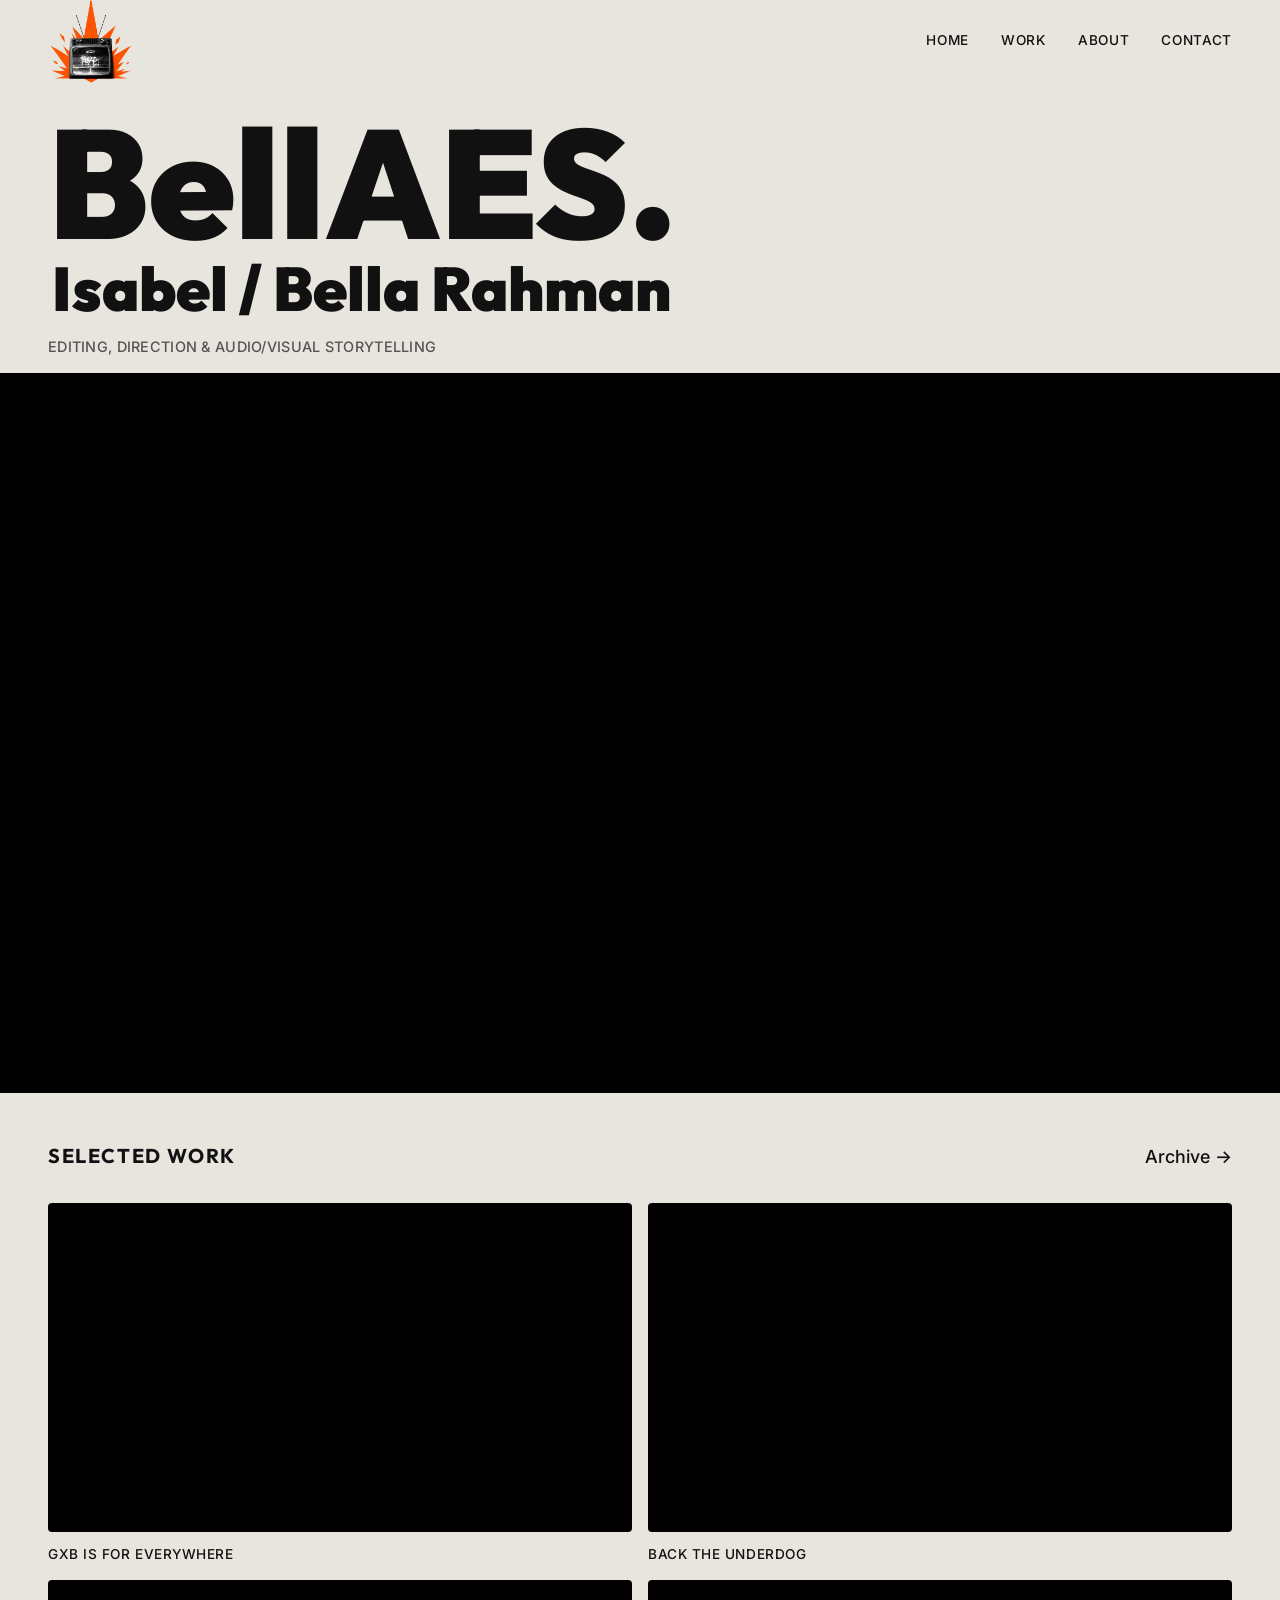
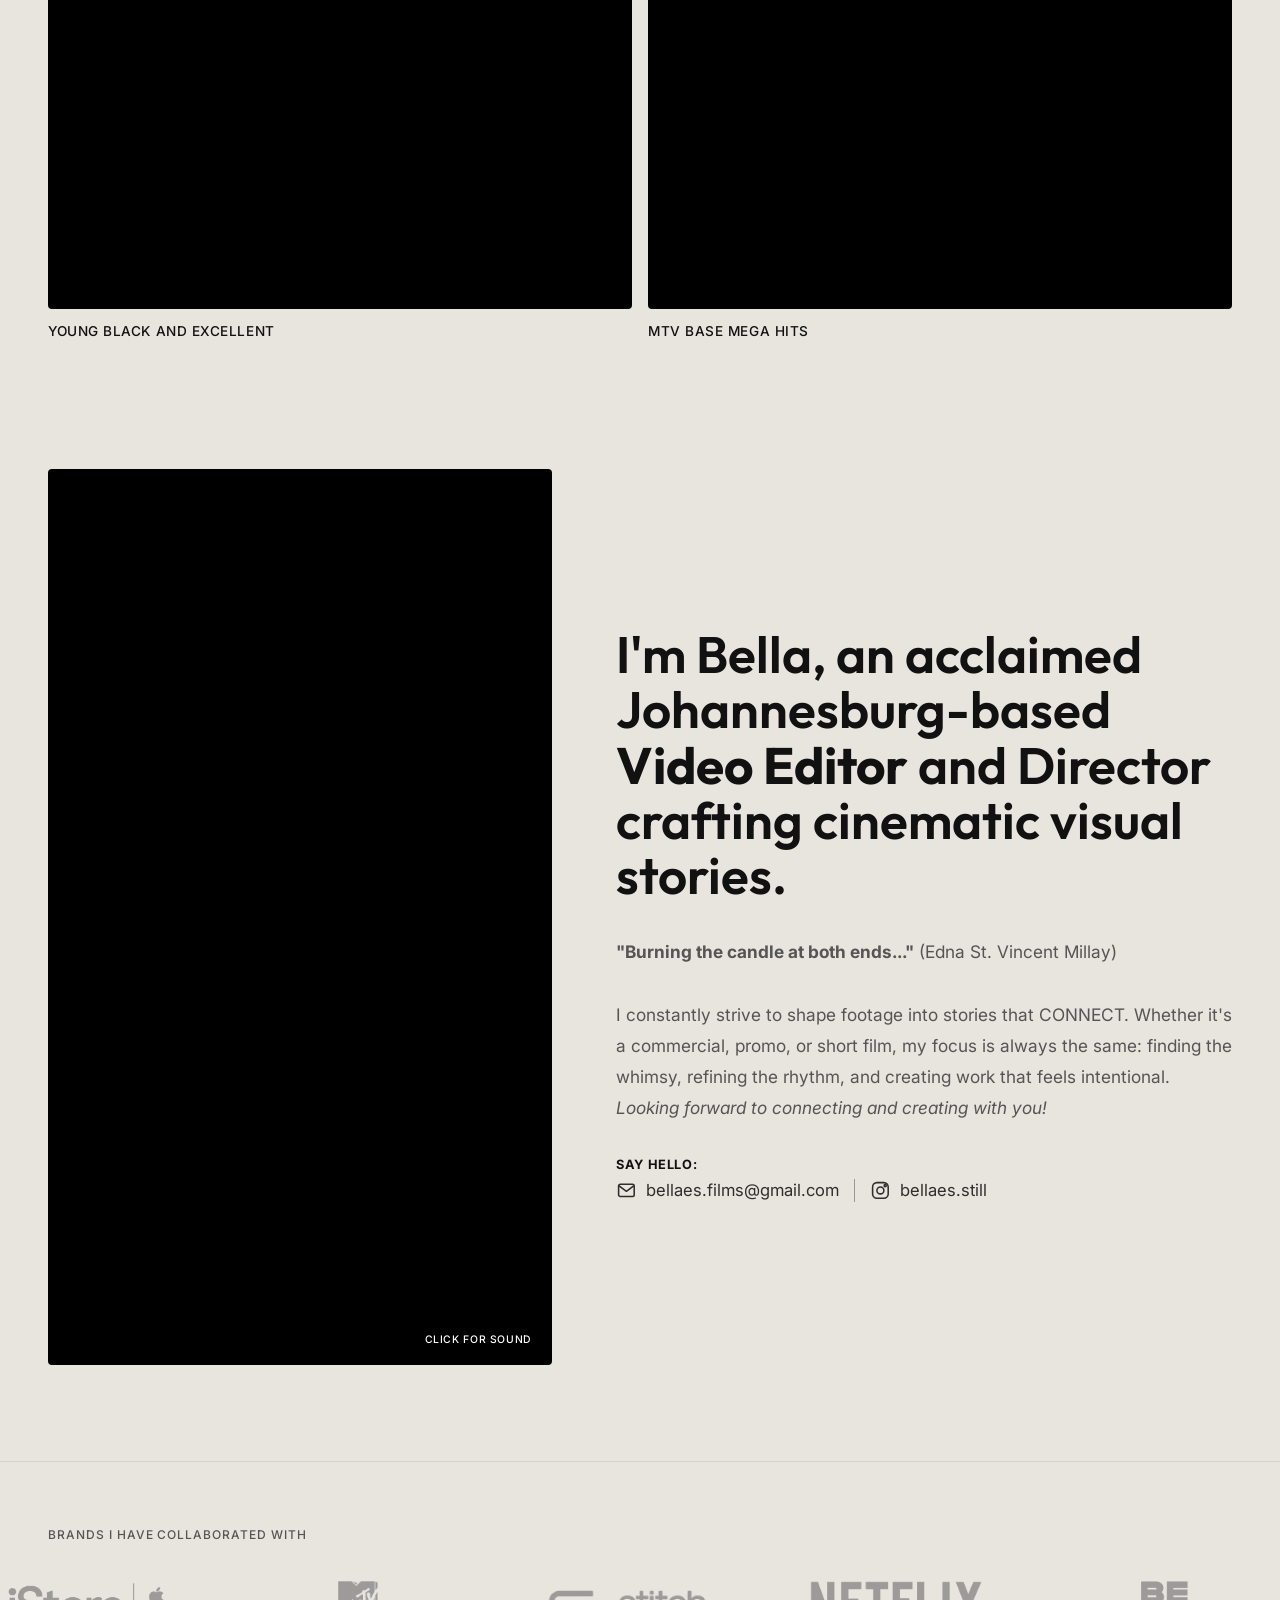
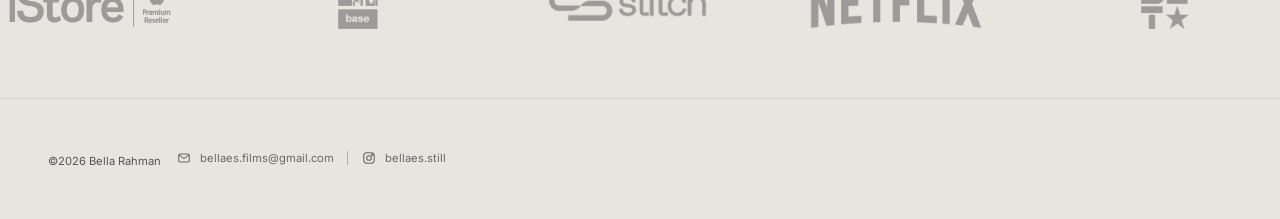
==== index.html @ d809da04 "Update index.html" ====
<!DOCTYPE html>
<html lang="en">

<head>
  <meta charset="UTF-8">
  <meta name="viewport" content="width=device-width, initial-scale=1.0">
  <title>Bella Rahman | Video Editor & Director</title>
  <meta name="description"
    content="Acclaimed Johannesburg-based video editor and director specialising in branded films, digital campaigns, social video, and cinematic visual storytelling.">
  <link rel="preconnect" href="https://fonts.googleapis.com">
  <link rel="preconnect" href="https://fonts.gstatic.com" crossorigin>
  <link
    href="https://fonts.googleapis.com/css2?family=Inter:wght@400;500;600&family=Outfit:wght@400;500;600;700;800;900&display=swap"
    rel="stylesheet">
  <link rel="icon" type="image/png" href="assets/images/bellaes-logo-tv-screen-75-favicon.png">
  <link rel="stylesheet" href="css/base.css?v=22">
</head>

<body>
  <!-- ========== HEADER / NAV ========== -->
  <header id="site-header">
    <nav class="nav-container">
      <a href="index.html" class="nav-logo nav-logo--icon" aria-label="Home">
        <img class="nav-logo-icon" src="assets/images/bellaes-logo-star-tv-transparent.png" alt="">
      </a>
      <div class="nav-links">
        <a href="index.html" class="nav-link">Home</a>
        <a href="archive.html" class="nav-link">Work</a>
        <a href="#about" class="nav-link">About</a>
        <a href="contact.html" class="nav-link">Contact</a>
      </div>
    </nav>
  </header>

  <!-- ========== HERO SECTION ========== -->
  <section id="hero" class="hero-section">
    <div class="hero-content">
      <h1 class="hero-title">
        <span class="hero-line">BellAES.</span>
        <span class="hero-line hero-line--name">Isabel / Bella Rahman</span>
      </h1>
      <div class="hero-subtitle">
        <span class="hero-descriptor">Editing, Direction &amp; Audio/Visual Storytelling</span>
      </div>
      <div class="showreel">
        <video class="showreel-video" autoplay muted loop playsinline preload="metadata" title="Showreel Bella Rahman">
          <source src="assets/video/bellaes-edit-showreel-final.mp4" type="video/mp4">
        </video>
      </div>
    </div>
  </section>

  <!-- ========== SELECTED WORK ========== -->
  <section id="work" class="work-section">
    <div class="section-header">
      <h2 class="section-title">SELECTED WORK</h2>
      <a href="archive.html" class="view-all-link">Archive <span class="arrow">→</span></a>
    </div>

    <div class="work-grid" aria-label="Selected project gallery">
      <div class="work-item work-item--half">
        <a href="archive.html#directing" class="work-link" data-work-preview>
          <div class="work-image-wrapper">
            <video class="work-video" autoplay muted loop playsinline preload="metadata">
              <source src="assets/video/archive/directing/gxb-is-for-everywhere-online.mp4" type="video/mp4">
            </video>
          </div>
          <div class="work-meta">
            <span class="work-client">GXB is for Everywhere</span>
          </div>
        </a>
      </div>
      <div class="work-item work-item--half">
        <a href="archive.html#commercial-editing" class="work-link" data-work-preview>
          <div class="work-image-wrapper">
            <video class="work-video" autoplay muted loop playsinline preload="metadata">
              <source src="assets/video/archive/commercial-editing/yoco-back-the-underdog.mp4" type="video/mp4">
            </video>
          </div>
          <div class="work-meta">
            <span class="work-client">Back the Underdog</span>
          </div>
        </a>
      </div>
      <div class="work-item work-item--half">
        <a href="archive.html#promotional-content" class="work-link" data-work-preview>
          <div class="work-image-wrapper">
            <video class="work-video" autoplay muted loop playsinline preload="metadata">
              <source src="assets/video/archive/promotional-content/young-black-and-excellent-bet-2021.mp4" type="video/mp4">
            </video>
          </div>
          <div class="work-meta">
            <span class="work-client">Young Black and Excellent</span>
          </div>
        </a>
      </div>
      <div class="work-item work-item--half">
        <a href="archive.html#directing" class="work-link" data-work-preview>
          <div class="work-image-wrapper">
            <video class="work-video" autoplay muted loop playsinline preload="metadata">
              <source src="assets/video/archive/directing/mtv-base-mega-hits.mp4" type="video/mp4">
            </video>
          </div>
          <div class="work-meta">
            <span class="work-client">MTV Base Mega Hits</span>
          </div>
        </a>
      </div>
    </div>
  </section>

  <div class="work-lightbox" id="work-lightbox" aria-hidden="true">
    <button class="work-lightbox-close" type="button" aria-label="Close preview">×</button>
    <div class="work-lightbox-stage" role="dialog" aria-modal="true" aria-label="Selected work preview">
      <div class="work-lightbox-art" id="work-lightbox-art"></div>
      <div class="work-lightbox-footer">
        <p class="work-lightbox-caption" id="work-lightbox-caption"></p>
        <a class="work-lightbox-more" id="work-lightbox-more" href="archive.html">See more</a>
      </div>
    </div>
  </div>

  <!-- ========== ABOUT SECTION ========== -->
  <section id="about" class="about-section">
    <div class="about-grid">
      <div class="about-image-col">
        <div class="about-image-wrapper" role="button" tabindex="0" aria-label="Toggle about video sound">
          <video class="about-video" autoplay muted loop playsinline preload="metadata"
            aria-label="Bella Rahman about video. Click to toggle sound.">
            <source src="assets/video/about-website-2025.mp4" type="video/mp4">
          </video>
          <span class="about-video-sound">Click for sound</span>
        </div>
      </div>
      <div class="about-content">
        <p class="about-intro">
          I'm Bella, an acclaimed Johannesburg-based <b>Video Editor</b> and Director crafting cinematic visual stories.
        </p>
        <p class="about-text">
          <strong>"Burning the candle at both ends..."</strong> (Edna St. Vincent Millay)
        </p>
        <p class="about-text">
          I constantly strive to shape footage into stories that CONNECT. Whether it's a commercial, promo, or short
          film, my focus is always the same: finding the whimsy, refining the rhythm, and creating work that feels
          intentional. <em>Looking forward to connecting and creating with you!</em>
        </p>
        <p class="about-label"><b>Say hello:</b></p>
        <p class="about-detail contact-links">
          <a class="contact-link contact-link--email" href="contact.html">
            <svg class="contact-icon email-icon" viewBox="0 0 24 24" aria-hidden="true">
              <rect x="3" y="5" width="18" height="14" rx="2"></rect>
              <path d="m4 7 8 6 8-6"></path>
            </svg>
            <span>bellaes.films@gmail.com</span>
          </a>
          <span class="contact-divider" aria-hidden="true"></span>
          <span class="instagram-preview-wrap">
            <a class="contact-link instagram-link" href="https://www.instagram.com/bellaes.still/" target="_blank" rel="noopener"
              aria-label="BellaES Instagram">
              <svg class="instagram-icon" viewBox="0 0 24 24" aria-hidden="true">
                <rect x="3" y="3" width="18" height="18" rx="5"></rect>
                <circle cx="12" cy="12" r="4"></circle>
                <circle cx="17.5" cy="6.5" r="1.2"></circle>
              </svg>
              <span>bellaes.still</span>
            </a>
            <span class="instagram-preview" aria-hidden="true">
              <span class="instagram-preview-top">
                <img class="instagram-preview-avatar" src="assets/images/instagram-preview/bellaes-avatar.jpg" alt="">
                <span>
                  <span class="instagram-preview-name">bellaes.still</span>
                  <span class="instagram-preview-meta">Instagram profile</span>
                </span>
              </span>
              <img class="instagram-preview-image" src="assets/images/instagram-preview/bellaes-profile.png" alt="">
              <span class="instagram-preview-url">instagram.com/bellaes.still</span>
            </span>
          </span>
        </p>
      </div>
    </div>
  </section>

  <!-- ========== LOGO MARQUEE ========== -->
  <section id="contact" class="footer-info-section">
    <p class="logo-marquee-heading">Brands I have collaborated with</p>
    <div class="logo-marquee" aria-label="Client logo scroll">
      <div class="logo-marquee-track">
        <img src="assets/images/client-logos/home-clean/istore.png" alt="iStore" class="marquee-logo">
        <img src="assets/images/client-logos/home-clean/mtv-base.png" alt="MTV Base" class="marquee-logo">
        <img src="assets/images/client-logos/home-clean/stitch.png" alt="Stitch" class="marquee-logo">
        <img src="assets/images/client-logos/home-clean/netflix.png" alt="Netflix" class="marquee-logo">
        <img src="assets/images/client-logos/home-clean/bet.png" alt="BET" class="marquee-logo">
        <img src="assets/images/client-logos/home-clean/sabc.png" alt="SABC" class="marquee-logo">
        <img src="assets/images/client-logos/home-clean/galxboy.png" alt="Galxboy" class="marquee-logo">
        <img src="assets/images/client-logos/home-clean/coca-cola.png" alt="Coca-Cola" class="marquee-logo">
        <img src="assets/images/client-logos/home-clean/hippo.png" alt="Hippo" class="marquee-logo">
        <img src="assets/images/client-logos/home-clean/yoco.png" alt="Yoco" class="marquee-logo">
        <img src="assets/images/client-logos/home-clean/nike.png" alt="Nike" class="marquee-logo">
        <img src="assets/images/client-logos/home-clean/naked.png" alt="Naked" class="marquee-logo">
        <img src="assets/images/client-logos/home-clean/nedbank.png" alt="Nedbank" class="marquee-logo">
        <img src="assets/images/client-logos/home-clean/hunters.png" alt="Hunter's" class="marquee-logo">
        <img src="assets/images/client-logos/home-clean/discovery.png" alt="Discovery" class="marquee-logo">
        <img src="assets/images/client-logos/home-clean/reboost.png" alt="Reboost Energy" class="marquee-logo">
        <img src="assets/images/client-logos/home-clean/nickelodeon.png" alt="Nickelodeon" class="marquee-logo">
        <img src="assets/images/client-logos/home-clean/telkom.png" alt="Telkom" class="marquee-logo">
        <img src="assets/images/client-logos/home-clean/viacom.png" alt="Viacom" class="marquee-logo">
        <img src="assets/images/client-logos/home-clean/istore.png" alt="" class="marquee-logo" aria-hidden="true">
        <img src="assets/images/client-logos/home-clean/mtv-base.png" alt="" class="marquee-logo" aria-hidden="true">
        <img src="assets/images/client-logos/home-clean/stitch.png" alt="" class="marquee-logo" aria-hidden="true">
        <img src="assets/images/client-logos/home-clean/netflix.png" alt="" class="marquee-logo" aria-hidden="true">
        <img src="assets/images/client-logos/home-clean/bet.png" alt="" class="marquee-logo" aria-hidden="true">
        <img src="assets/images/client-logos/home-clean/sabc.png" alt="" class="marquee-logo" aria-hidden="true">
        <img src="assets/images/client-logos/home-clean/galxboy.png" alt="" class="marquee-logo" aria-hidden="true">
        <img src="assets/images/client-logos/home-clean/coca-cola.png" alt="" class="marquee-logo" aria-hidden="true">
        <img src="assets/images/client-logos/home-clean/hippo.png" alt="" class="marquee-logo" aria-hidden="true">
        <img src="assets/images/client-logos/home-clean/yoco.png" alt="" class="marquee-logo" aria-hidden="true">
        <img src="assets/images/client-logos/home-clean/nike.png" alt="" class="marquee-logo" aria-hidden="true">
        <img src="assets/images/client-logos/home-clean/naked.png" alt="" class="marquee-logo" aria-hidden="true">
        <img src="assets/images/client-logos/home-clean/nedbank.png" alt="" class="marquee-logo" aria-hidden="true">
        <img src="assets/images/client-logos/home-clean/hunters.png" alt="" class="marquee-logo" aria-hidden="true">
        <img src="assets/images/client-logos/home-clean/discovery.png" alt="" class="marquee-logo" aria-hidden="true">
        <img src="assets/images/client-logos/home-clean/reboost.png" alt="" class="marquee-logo" aria-hidden="true">
        <img src="assets/images/client-logos/home-clean/nickelodeon.png" alt="" class="marquee-logo" aria-hidden="true">
        <img src="assets/images/client-logos/home-clean/telkom.png" alt="" class="marquee-logo" aria-hidden="true">
        <img src="assets/images/client-logos/home-clean/viacom.png" alt="" class="marquee-logo" aria-hidden="true">
      </div>
    </div>
  </section>

  <!-- ========== FOOTER ========== -->
  <footer id="site-footer" class="site-footer">
    <div class="footer-container">
      <div class="footer-left">
        <span class="footer-copyright">©2026 Bella Rahman</span>
      </div>
      <div class="footer-right">
        <div class="contact-links contact-links--footer">
          <a class="contact-link contact-link--email" href="contact.html">
            <svg class="contact-icon email-icon" viewBox="0 0 24 24" aria-hidden="true">
              <rect x="3" y="5" width="18" height="14" rx="2"></rect>
              <path d="m4 7 8 6 8-6"></path>
            </svg>
            <span>bellaes.films@gmail.com</span>
          </a>
          <span class="contact-divider" aria-hidden="true"></span>
          <span class="instagram-preview-wrap instagram-preview-wrap--footer">
            <a class="contact-link instagram-link" href="https://www.instagram.com/bellaes.still/" target="_blank" rel="noopener"
              aria-label="BellaES Instagram">
              <svg class="instagram-icon" viewBox="0 0 24 24" aria-hidden="true">
                <rect x="3" y="3" width="18" height="18" rx="5"></rect>
                <circle cx="12" cy="12" r="4"></circle>
                <circle cx="17.5" cy="6.5" r="1.2"></circle>
              </svg>
              <span>bellaes.still</span>
            </a>
            <span class="instagram-preview" aria-hidden="true">
              <span class="instagram-preview-top">
                <img class="instagram-preview-avatar" src="assets/images/instagram-preview/bellaes-avatar.jpg" alt="">
                <span>
                  <span class="instagram-preview-name">bellaes.still</span>
                  <span class="instagram-preview-meta">Instagram profile</span>
                </span>
              </span>
              <img class="instagram-preview-image" src="assets/images/instagram-preview/bellaes-profile.png" alt="">
              <span class="instagram-preview-url">instagram.com/bellaes.still</span>
            </span>
          </span>
        </div>
      </div>
    </div>
  </footer>

  <script src="js/main.js?v=8"></script>
</body>

</html>
---- css/base.css ----
/* ===================================
   RESET & BASE
   =================================== */
*,
*::before,
*::after {
  margin: 0;
  padding: 0;
  box-sizing: border-box;
}

::selection {
  background-color: #000000;
  color: #2d8fff;
}

::-moz-selection {
  background-color: #000000;
  color: #FF2D2D;
}

:root {
  --color-bg: #E8E4DE;
  --color-text: #111111;
  --color-text-muted: #555555;
  --color-white: #ffffff;
  --color-black: #000000;
  --font-primary: 'Outfit', sans-serif;
  --font-body: 'Inter', sans-serif;
  --spacing-xs: 0.5rem;
  --spacing-sm: 1rem;
  --spacing-md: 2rem;
  --spacing-lg: 4rem;
  --spacing-xl: 6rem;
  --spacing-2xl: 8rem;
  --site-max-width: 1440px;
  --site-margin: clamp(1.25rem, 4vw, 3rem);
  --nav-height: 80px;
}

html {
  scroll-behavior: smooth;
  -webkit-font-smoothing: antialiased;
  -moz-osx-font-smoothing: grayscale;
}

body {
  font-family: var(--font-body);
  background-color: var(--color-bg);
  color: var(--color-text);
  line-height: 1.5;
  text-align: left;
  overflow-x: hidden;
}

a {
  text-decoration: none;
  color: inherit;
  transition: opacity 0.3s ease;
}

a:hover {
  opacity: 0.7;
}

:where(a, button, [role="button"], .showreel, .about-image-wrapper) {
  position: relative;
}

:where(a, button, [role="button"], .showreel, .about-image-wrapper)::after {
  content: "";
  position: absolute;
  top: 0;
  right: 0;
  z-index: 8;
  width: var(--click-crown-size, clamp(14px, 1.25em, 28px));
  height: var(--click-crown-size, clamp(14px, 1.25em, 28px));
  background: url("../assets/images/click-crown-marker-red-gif.png?v=1") center / contain no-repeat;
  opacity: 0;
  pointer-events: none;
  transform: translate(44%, -62%) rotate(-6deg) scale(0.72);
  transform-origin: 50% 70%;
  transition: opacity 0.18s ease, transform 0.18s ease;
}

:where(a, button, [role="button"], .showreel, .about-image-wrapper):hover::after,
:where(a, button, [role="button"], .showreel, .about-image-wrapper):focus::after,
:where(a, button, [role="button"], .showreel, .about-image-wrapper):focus-visible::after,
.showreel:focus-within::after,
.about-image-wrapper:focus-within::after {
  opacity: 1;
  transform: translate(44%, -62%) rotate(-3deg) scale(1);
  animation: click-crown-hover 1.15s ease-in-out infinite alternate;
}

.nav-logo--icon {
  --click-crown-size: 26px;
}

.nav-link,
.view-all-link,
.contact-link,
.project-nav-link,
.work-lightbox-more,
.contact-form button {
  --click-crown-size: 22px;
}

.work-link {
  --click-crown-size: clamp(20px, 3vw, 34px);
}

.work-lightbox-close {
  --click-crown-size: 20px;
}

.showreel {
  --click-crown-size: clamp(24px, 4vw, 44px);
}

.about-image-wrapper {
  --click-crown-size: clamp(22px, 3vw, 34px);
}

.showreel::after,
.about-image-wrapper::after {
  top: 0.65rem;
  right: 0.65rem;
  transform: rotate(-6deg) scale(0.72);
}

.showreel:hover::after,
.showreel:focus-within::after,
.about-image-wrapper:hover::after,
.about-image-wrapper:focus::after,
.about-image-wrapper:focus-visible::after {
  transform: rotate(-3deg) scale(1);
  animation-name: click-crown-hover-inset;
}

@keyframes click-crown-hover {
  from {
    transform: translate(44%, -62%) rotate(-7deg) scale(0.96);
  }

  to {
    transform: translate(44%, -72%) rotate(5deg) scale(1.06);
  }
}

@keyframes click-crown-hover-inset {
  from {
    transform: translateY(0) rotate(-7deg) scale(0.96);
  }

  to {
    transform: translateY(-6px) rotate(5deg) scale(1.06);
  }
}

ul {
  list-style: none;
}

img {
  display: block;
  max-width: 100%;
  height: auto;
}

/* ===================================
   HEADER / NAVIGATION
   =================================== */
#site-header {
  position: fixed;
  top: 0;
  left: 0;
  width: 100%;
  z-index: 1000;
  background-color: var(--color-bg);
  transition: transform 0.3s ease;
}

.nav-container {
  display: flex;
  justify-content: space-between;
  align-items: center;
  height: var(--nav-height);
  max-width: var(--site-max-width);
  margin: 0 auto;
  padding: 0 var(--site-margin);
}

.nav-logo {
  font-family: var(--font-body);
  font-size: 0.85rem;
  font-weight: 500;
  letter-spacing: 0.05em;
  text-transform: uppercase;
}

.nav-logo--icon {
  display: inline-flex;
  align-items: center;
  justify-content: center;
  width: 86px;
  height: 86px;
  opacity: 1;
}

.nav-logo-icon {
  width: 100%;
  height: 100%;
  object-fit: contain;
  display: block;
}

.nav-links {
  display: flex;
  gap: var(--spacing-md);
}

.nav-link {
  font-family: var(--font-body);
  font-size: 0.85rem;
  font-weight: 500;
  letter-spacing: 0.05em;
  text-transform: uppercase;
}

/* .nav-descriptor removed per new layout */

/* ===================================
   HERO SECTION
   =================================== */
.hero-section {
  padding-top: calc(var(--nav-height) + var(--spacing-md));
  padding-left: var(--site-margin);
  padding-right: var(--site-margin);
  padding-bottom: var(--spacing-sm);
  min-height: auto;
  display: flex;
  flex-direction: column;
  max-width: var(--site-max-width);
  margin: 0 auto;
}

.hero-content {
  position: relative;
  width: 100%;
}

.hero-title {
  font-family: var(--font-primary);
  font-weight: 900;
  line-height: 0.92;
  letter-spacing: 0;
  font-size: clamp(3.5rem, 12vw, 14rem);
  color: var(--color-text);
  margin-bottom: var(--spacing-sm);
}

.hero-subtitle {
  display: flex;
  justify-content: flex-start;
  align-items: flex-end;
  margin-bottom: var(--spacing-xs);
  padding-top: 0;
}

.hero-descriptor,
.hero-location {
  font-family: var(--font-body);
  font-size: clamp(0.7rem, 1.2vw, 0.9rem);
  font-weight: 500;
  color: var(--color-text-muted);
  text-transform: uppercase;
  letter-spacing: 0.02em;
}

.hero-line {
  display: block;
  position: relative;
}

.hero-line--name {
  margin-top: 0.08em;
  margin-left: 0.06em;
  font-size: clamp(1.8rem, 4.8vw, 5.8rem);
  line-height: 1;
  letter-spacing: 0;
}

.hero-line:first-child {
  z-index: 2;
}

.hero-line:last-child {
  z-index: 1;
}

.showreel {
  width: 100vw;
  margin-top: var(--spacing-sm);
  margin-left: calc(50% - 50vw);
  margin-right: calc(50% - 50vw);
  border-radius: 0;
  overflow: hidden;
  box-shadow: none;
}

.showreel-video {
  display: block;
  width: 100%;
  aspect-ratio: 16 / 9;
  object-fit: cover;
  background: #000;
}

/* ===================================
   TAGLINE SECTION
   =================================== */
.tagline-section {
  padding: var(--spacing-xl) var(--site-margin);
  border-top: 1px solid rgba(0, 0, 0, 0.08);
  max-width: var(--site-max-width);
  margin: 0 auto;
}

.tagline {
  font-family: var(--font-primary);
  font-weight: 600;
  font-size: clamp(1.2rem, 3vw, 2.2rem);
  line-height: 1.3;
  letter-spacing: 0;
  color: var(--color-text);
}

/* ===================================
   SELECTED WORK SECTION
   =================================== */
.work-section {
  padding: var(--spacing-md) var(--site-margin);
  max-width: var(--site-max-width);
  margin: 0 auto;
}

.section-header {
  display: flex;
  justify-content: space-between;
  align-items: baseline;
  margin-bottom: var(--spacing-md);
}

.section-title {
  font-family: var(--font-primary);
  font-size: 1.25rem;
  font-weight: 700;
  letter-spacing: 0.08em;
  text-transform: uppercase;
}

.view-all-link {
  font-family: var(--font-body);
  font-size: 1.125rem;
  font-weight: 500;
}

.arrow {
  display: inline-block;
  transition: transform 0.3s ease;
}

.view-all-link:hover .arrow {
  transform: translateX(4px);
}

.work-grid {
  display: grid;
  grid-template-columns: repeat(2, minmax(0, 1fr));
  gap: var(--spacing-sm);
}

.work-link {
  display: block;
}

.work-image-wrapper {
  overflow: hidden;
  border-radius: 4px;
  background-color: var(--color-black);
}

.work-video,
.work-image {
  display: block;
  width: 100%;
  aspect-ratio: 16 / 9;
  object-fit: contain;
  transition: transform 0.6s cubic-bezier(0.25, 0.46, 0.45, 0.94);
}

.work-link:hover .work-video,
.work-link:hover .work-image {
  transform: scale(1.035);
}

.work-meta {
  display: flex;
  justify-content: space-between;
  align-items: baseline;
  gap: var(--spacing-sm);
  padding-top: 0.75rem;
}

.work-client {
  font-family: var(--font-body);
  font-size: 0.85rem;
  font-weight: 500;
  letter-spacing: 0.04em;
  text-transform: uppercase;
}

.work-category {
  font-family: var(--font-body);
  font-size: 0.75rem;
  color: var(--color-text-muted);
  text-transform: uppercase;
  letter-spacing: 0.04em;
}

.work-lightbox {
  position: fixed;
  inset: 0;
  z-index: 2000;
  display: grid;
  place-items: center;
  padding: clamp(1rem, 3vw, 2.5rem);
  background-color: rgba(0, 0, 0, 0.92);
  opacity: 0;
  pointer-events: none;
  transition: opacity 0.25s ease;
}

.work-lightbox[aria-hidden="false"] {
  opacity: 1;
  pointer-events: auto;
}

.work-lightbox-stage {
  width: min(100%, 1500px);
  height: min(100%, calc(100vh - clamp(2rem, 6vw, 5rem)));
  display: grid;
  grid-template-rows: minmax(0, 1fr) auto;
  gap: var(--spacing-sm);
}

.work-lightbox-art {
  width: 100%;
  aspect-ratio: 16 / 9;
  max-height: 100%;
  overflow: hidden;
  background: #000;
}

.work-lightbox-art video {
  width: 100%;
  height: 100%;
  display: block;
  object-fit: contain;
  background: #000;
}

.work-lightbox-footer {
  display: flex;
  align-items: center;
  justify-content: space-between;
  gap: var(--spacing-sm);
}

.work-lightbox-caption {
  font-family: var(--font-body);
  font-size: 0.7rem;
  font-weight: 500;
  letter-spacing: 0.08em;
  text-transform: uppercase;
  color: var(--color-white);
}

.work-lightbox-more {
  display: inline-flex;
  align-items: center;
  justify-content: center;
  min-height: 2.6rem;
  padding: 0.75rem 1rem;
  border: 1px solid rgba(255, 255, 255, 0.42);
  color: var(--color-white);
  font-family: var(--font-body);
  font-size: 0.72rem;
  font-weight: 700;
  letter-spacing: 0.08em;
  text-transform: uppercase;
  white-space: nowrap;
}

.work-lightbox-more:hover {
  opacity: 1;
  background: var(--color-white);
  color: var(--color-black);
}

.work-lightbox-close {
  position: absolute;
  top: var(--site-margin);
  right: var(--site-margin);
  z-index: 2;
  width: 44px;
  height: 44px;
  border: 0;
  background: transparent;
  color: var(--color-white);
  font-family: var(--font-primary);
  font-size: 2rem;
  line-height: 1;
  cursor: pointer;
}

body.work-lightbox-open {
  overflow: hidden;
}

/* ===================================
   ABOUT SECTION
   =================================== */
.about-section {
  padding: var(--spacing-xl) var(--site-margin);
  max-width: var(--site-max-width);
  margin: 0 auto;
}

.about-grid {
  display: grid;
  grid-template-columns: minmax(0, 0.9fr) minmax(0, 1.1fr);
  gap: var(--spacing-lg);
  align-items: center;
}

.about-image-wrapper {
  position: relative;
  overflow: hidden;
  aspect-ratio: 9 / 16;
  border-radius: 4px;
  background-color: rgba(0, 0, 0, 0.05);
  cursor: pointer;
}

.about-image,
.about-video {
  display: block;
  width: 100%;
  height: 100%;
  aspect-ratio: 9 / 16;
  object-fit: contain;
  background: #000;
}

.about-video-sound {
  position: absolute;
  right: 0.75rem;
  bottom: 0.75rem;
  padding: 0.35rem 0.5rem;
  border-radius: 3px;
  font-family: var(--font-body);
  font-size: 0.65rem;
  font-weight: 500;
  letter-spacing: 0.06em;
  text-transform: uppercase;
  color: var(--color-white);
  background-color: rgba(0, 0, 0, 0.58);
  pointer-events: none;
}

.about-image-wrapper.is-sound-on .about-video-sound {
  opacity: 0;
}

.about-content {
  max-width: 720px;
}

.about-intro {
  margin-bottom: var(--spacing-md);
  font-family: var(--font-primary);
  font-size: clamp(1.8rem, 4vw, 4rem);
  font-weight: 600;
  line-height: 1.08;
  letter-spacing: 0;
}

.about-text {
  max-width: 620px;
  margin-bottom: var(--spacing-md);
  font-family: var(--font-body);
  font-size: clamp(0.95rem, 1.35vw, 1.2rem);
  line-height: 1.8;
  color: var(--color-text-muted);
}

.about-label {
  margin-bottom: 0.25rem;
  font-family: var(--font-body);
  font-size: 0.8rem;
  letter-spacing: 0.05em;
  text-transform: uppercase;
}

.about-detail {
  font-family: var(--font-body);
  font-size: clamp(1rem, 1.6vw, 1.25rem);
}

.contact-links {
  display: inline-flex;
  align-items: center;
  gap: clamp(0.85rem, 2vw, 1.6rem);
  flex-wrap: wrap;
}

.about-detail.contact-links {
  gap: clamp(0.5rem, 1.2vw, 1.1rem);
  flex-wrap: nowrap;
  font-size: clamp(0.78rem, 1.3vw, 1.1rem);
}

.contact-link {
  display: inline-flex;
  align-items: center;
  gap: 0.55rem;
  color: currentColor;
  opacity: 0.86;
}

.contact-link span {
  white-space: nowrap;
}

.contact-link:hover {
  opacity: 1;
}

.contact-icon,
.instagram-icon {
  width: 1.25em;
  height: 1.25em;
  flex: 0 0 auto;
  fill: none;
  stroke: currentColor;
  stroke-width: 1.8;
  stroke-linecap: round;
  stroke-linejoin: round;
}

.contact-divider {
  width: 1px;
  height: 1.4em;
  background: rgba(17, 17, 17, 0.35);
}

.instagram-preview-wrap {
  position: relative;
  display: inline-flex;
}

.instagram-preview {
  position: absolute;
  left: 50%;
  bottom: calc(100% + 0.75rem);
  z-index: 20;
  display: block;
  width: min(330px, 82vw);
  padding: 0.85rem;
  border: 1px solid rgba(0, 0, 0, 0.12);
  border-radius: 8px;
  background-color: rgba(232, 228, 222, 0.98);
  box-shadow: 0 18px 44px rgba(0, 0, 0, 0.16);
  color: var(--color-text);
  opacity: 0;
  pointer-events: none;
  transform: translate(-50%, 0.45rem);
  transition:
    opacity 0.2s ease,
    transform 0.2s ease;
}

.instagram-preview-wrap:hover .instagram-preview,
.instagram-preview-wrap:focus-within .instagram-preview {
  opacity: 1;
  transform: translate(-50%, 0);
}

.instagram-preview-top {
  display: flex;
  align-items: center;
  gap: 0.65rem;
  margin-bottom: 0.75rem;
}

.instagram-preview-avatar {
  width: 2.4rem;
  height: 2.4rem;
  border-radius: 50%;
  object-fit: cover;
}

.instagram-preview-name,
.instagram-preview-meta,
.instagram-preview-url {
  display: block;
  font-family: var(--font-body);
}

.instagram-preview-name {
  font-size: 0.85rem;
  font-weight: 700;
  letter-spacing: 0;
}

.instagram-preview-meta,
.instagram-preview-url {
  font-size: 0.68rem;
  color: var(--color-text-muted);
}

.instagram-preview-image {
  display: block;
  width: 100%;
  aspect-ratio: 16 / 10;
  margin-bottom: 0.65rem;
  border-radius: 5px;
  object-fit: cover;
  object-position: center top;
}

/* ===================================
   LOGO MARQUEE
   =================================== */
.footer-info-section {
  padding: var(--spacing-lg) 0;
  overflow: hidden;
  border-top: 1px solid rgba(0, 0, 0, 0.08);
  border-bottom: 1px solid rgba(0, 0, 0, 0.08);
}

.logo-marquee-heading {
  max-width: var(--site-max-width);
  margin: 0 auto var(--spacing-md);
  padding: 0 var(--site-margin);
  font-family: var(--font-body);
  font-size: 0.75rem;
  font-weight: 500;
  letter-spacing: 0.08em;
  text-transform: uppercase;
  color: var(--color-text-muted);
}

.logo-marquee {
  width: 100%;
  overflow: hidden;
}

.logo-marquee-track {
  display: flex;
  align-items: center;
  gap: clamp(3rem, 7vw, 7rem);
  width: max-content;
  animation: marquee 58s linear infinite;
}

.marquee-logo {
  display: block;
  width: clamp(128px, 14vw, 184px);
  height: clamp(42px, 5vw, 58px);
  object-fit: contain;
  opacity: 0.72;
}

@keyframes marquee {
  from {
    transform: translateX(0);
  }

  to {
    transform: translateX(-50%);
  }
}

/* ===================================
   FOOTER
   =================================== */
.site-footer {
  padding: var(--site-margin);
  max-width: var(--site-max-width);
  margin: 0 auto;
}

.footer-container {
  display: flex;
  justify-content: flex-start;
  align-items: center;
  flex-wrap: wrap;
  gap: var(--spacing-sm);
}

.footer-copyright,
.footer-right a {
  font-family: var(--font-body);
  font-size: 0.7rem;
  font-weight: 400;
  color: var(--color-text-muted);
}

.contact-links--footer {
  font-size: 0.7rem;
  color: var(--color-text-muted);
  gap: 0.85rem;
}

.contact-links--footer .contact-divider {
  height: 1.2em;
  background: rgba(85, 85, 85, 0.35);
}

/* ===================================
   CONTACT PAGE
   =================================== */
.contact-page {
  --contact-orange: #fc5402;
  background: var(--color-bg);
  color: var(--color-black);
  min-height: 100vh;
}

.contact-page #site-header {
  background-color: var(--color-bg);
}

.contact-page .nav-logo--icon {
  width: 86px;
  height: 86px;
}

.nav-link--active {
  font-weight: 700;
}

.contact-main {
  min-height: 100vh;
  background: var(--color-bg);
}

.contact-hero {
  min-height: 100vh;
  padding: calc(var(--nav-height) + var(--spacing-xl)) var(--site-margin) var(--spacing-xl);
  display: flex;
  align-items: flex-start;
}

.contact-hero-inner {
  width: 100%;
  max-width: var(--site-max-width);
  margin: 0 auto;
  display: grid;
  grid-template-columns: minmax(0, 1fr) minmax(320px, 0.9fr);
  gap: var(--spacing-lg);
  align-items: start;
}

.contact-heading-block {
  max-width: 780px;
}

.contact-kicker {
  font-family: var(--font-body);
  font-size: 0.85rem;
  font-weight: 700;
  letter-spacing: 0.12em;
  text-transform: uppercase;
  margin-bottom: var(--spacing-sm);
}

.contact-heading-block h1 {
  font-family: var(--font-primary);
  font-size: clamp(3rem, 7.6vw, 8.4rem);
  font-weight: 900;
  line-height: 0.92;
  letter-spacing: 0;
}

.period-crown {
  position: relative;
  display: inline-block;
  width: 0.18em;
  height: 0.18em;
  margin-left: 0.035em;
  vertical-align: 0.02em;
  background: url("../assets/images/click-crown-marker-red-gif.png?v=1") center / contain no-repeat;
  transform-origin: 50% 75%;
  animation: period-crown-pulse 1.25s ease-in-out infinite alternate;
}

@keyframes period-crown-pulse {
  from {
    transform: rotate(-4deg) scale(0.92);
  }

  to {
    transform: translateY(-0.03em) rotate(4deg) scale(1.08);
  }
}

.contact-page-links {
  display: inline-flex;
  align-items: center;
  gap: clamp(0.85rem, 1.8vw, 1.45rem);
  flex-wrap: wrap;
  margin-top: clamp(1rem, 2.4vw, 1.8rem);
  font-family: var(--font-body);
  font-size: clamp(0.82rem, 1.25vw, 1rem);
  font-weight: 700;
  letter-spacing: 0.06em;
  text-transform: uppercase;
}

.contact-page-links .contact-link {
  opacity: 1;
}

.contact-page-links .contact-divider {
  height: 1.45em;
  background: rgba(17, 17, 17, 0.45);
}

.contact-form-panel {
  width: 100%;
  background: var(--contact-orange);
  padding: clamp(0.45rem, 1.2vw, 0.85rem);
  display: grid;
}

.contact-form,
.contact-thank-you {
  grid-area: 1 / 1;
  transition: opacity 0.34s ease, transform 0.34s ease;
}

.contact-form {
  width: 100%;
  background: #111111;
  color: var(--color-white);
  border: 1px solid rgba(255, 255, 255, 0.16);
  padding: clamp(1.25rem, 3vw, 2rem);
  box-shadow: 0 28px 80px rgba(0, 0, 0, 0.28);
}

.contact-form-panel.is-sent .contact-form {
  opacity: 0;
  pointer-events: none;
  transform: translateY(10px);
}

.contact-form h2 {
  font-family: var(--font-primary);
  font-size: clamp(1.4rem, 2.4vw, 2rem);
  font-weight: 800;
  line-height: 1;
  margin-bottom: 1.25rem;
}

.contact-form label {
  display: block;
  font-family: var(--font-primary);
  font-size: 1rem;
  font-weight: 800;
  line-height: 1;
  margin-bottom: 0.45rem;
}

.contact-form input,
.contact-form textarea {
  width: 100%;
  border: 1px solid rgba(255, 255, 255, 0.08);
  background: #242424;
  color: var(--color-white);
  font-family: var(--font-body);
  font-size: 1rem;
  line-height: 1.35;
  padding: 0.85rem 1rem;
  margin-bottom: 1rem;
  border-radius: 0;
  outline: none;
}

.contact-form textarea {
  min-height: 220px;
  resize: vertical;
}

.contact-form input::placeholder,
.contact-form textarea::placeholder {
  color: rgba(255, 255, 255, 0.42);
}

.contact-form input:focus,
.contact-form textarea:focus {
  border-color: var(--contact-orange);
  box-shadow: 0 0 0 2px rgba(252, 84, 2, 0.28);
}

.contact-form button {
  width: 100%;
  border: 1px solid rgba(255, 255, 255, 0.1);
  background: #242424;
  color: var(--color-white);
  font-family: var(--font-primary);
  font-size: 1rem;
  font-weight: 800;
  line-height: 1;
  padding: 0.9rem 1rem;
  cursor: pointer;
  transition: background 0.2s ease, color 0.2s ease, border-color 0.2s ease;
}

.contact-form button:hover {
  background: var(--contact-orange);
  color: var(--color-black);
  border-color: var(--contact-orange);
}

.contact-thank-you {
  min-height: 100%;
  display: flex;
  flex-direction: column;
  justify-content: center;
  align-items: flex-start;
  gap: 1rem;
  background: #111111;
  color: var(--color-white);
  border: 1px solid rgba(255, 255, 255, 0.16);
  padding: clamp(1.25rem, 3vw, 2rem);
  box-shadow: 0 28px 80px rgba(0, 0, 0, 0.28);
  opacity: 0;
  pointer-events: none;
  transform: translateY(-10px);
}

.contact-form-panel.is-sent .contact-thank-you {
  opacity: 1;
  pointer-events: auto;
  transform: translateY(0);
}

.contact-thank-video-wrap {
  width: min(100%, 340px);
  aspect-ratio: 16 / 9;
  overflow: hidden;
  background: var(--color-black);
}

.contact-thank-video {
  display: block;
  width: 100%;
  height: 100%;
  object-fit: contain;
  background: var(--color-black);
}

.contact-thank-title {
  max-width: 460px;
  font-family: var(--font-primary);
  font-size: clamp(1.75rem, 4vw, 3.2rem);
  font-weight: 900;
  line-height: 0.98;
  letter-spacing: 0;
  text-transform: uppercase;
}

.contact-another-message {
  border: 1px solid rgba(255, 255, 255, 0.2);
  background: #242424;
  color: var(--color-white);
  font-family: var(--font-body);
  font-size: 0.72rem;
  font-weight: 800;
  letter-spacing: 0.08em;
  line-height: 1;
  padding: 0.7rem 0.85rem;
  text-transform: uppercase;
  cursor: pointer;
  transition: background 0.2s ease, color 0.2s ease, border-color 0.2s ease;
}

.contact-another-message:hover {
  background: var(--contact-orange);
  color: var(--color-black);
  border-color: var(--contact-orange);
}

/* ===================================
   SCROLL ANIMATIONS
   =================================== */
.reveal {
  opacity: 0;
  transform: translateY(20px);
  transition:
    opacity 0.65s cubic-bezier(0.25, 0.46, 0.45, 0.94),
    transform 0.65s cubic-bezier(0.25, 0.46, 0.45, 0.94);
}

.reveal.visible {
  opacity: 1;
  transform: translateY(0);
}

/* ===================================
   RESPONSIVE
   =================================== */
@media (max-width: 1024px) {
  .about-grid {
    grid-template-columns: 1fr;
    gap: var(--spacing-md);
  }

  .about-image-wrapper {
    max-width: 640px;
  }

  .contact-hero-inner {
    grid-template-columns: 1fr;
    align-items: start;
  }

  .contact-heading-block {
    max-width: 900px;
  }
}

@media (max-width: 768px) {
  :root {
    --nav-height: 68px;
    --spacing-lg: 3rem;
    --spacing-xl: 4rem;
  }

  .nav-links {
    gap: var(--spacing-sm);
  }

  .nav-link {
    font-size: 0.75rem;
  }

  .hero-section {
    padding-top: calc(var(--nav-height) + var(--spacing-sm));
  }

  .hero-title {
    font-size: clamp(3rem, 18vw, 8rem);
  }

  .hero-subtitle {
    align-items: flex-start;
  }

  .work-grid {
    grid-template-columns: 1fr;
  }

  .work-lightbox-footer {
    align-items: flex-start;
    flex-direction: column;
  }

  .section-header {
    align-items: flex-start;
    gap: var(--spacing-sm);
  }

  .view-all-link {
    font-size: 1rem;
  }

  .about-intro {
    font-size: clamp(1.7rem, 8vw, 3rem);
  }

  .footer-info-section {
    padding: var(--spacing-md) 0;
  }

  .contact-hero {
    padding-top: calc(var(--nav-height) + var(--spacing-lg));
  }

  .contact-form textarea {
    min-height: 180px;
  }
}

@media (max-width: 520px) {
  .nav-container {
    height: var(--nav-height);
  }

  .nav-logo--icon {
    width: 65px;
    height: 65px;
  }

  .nav-links {
    gap: 0.85rem;
  }

  .contact-heading-block h1 {
    font-size: clamp(2.8rem, 13vw, 4rem);
  }

  .section-header,
  .footer-container {
    flex-direction: column;
    align-items: flex-start;
  }

  .work-meta {
    padding-top: 0.55rem;
  }
}
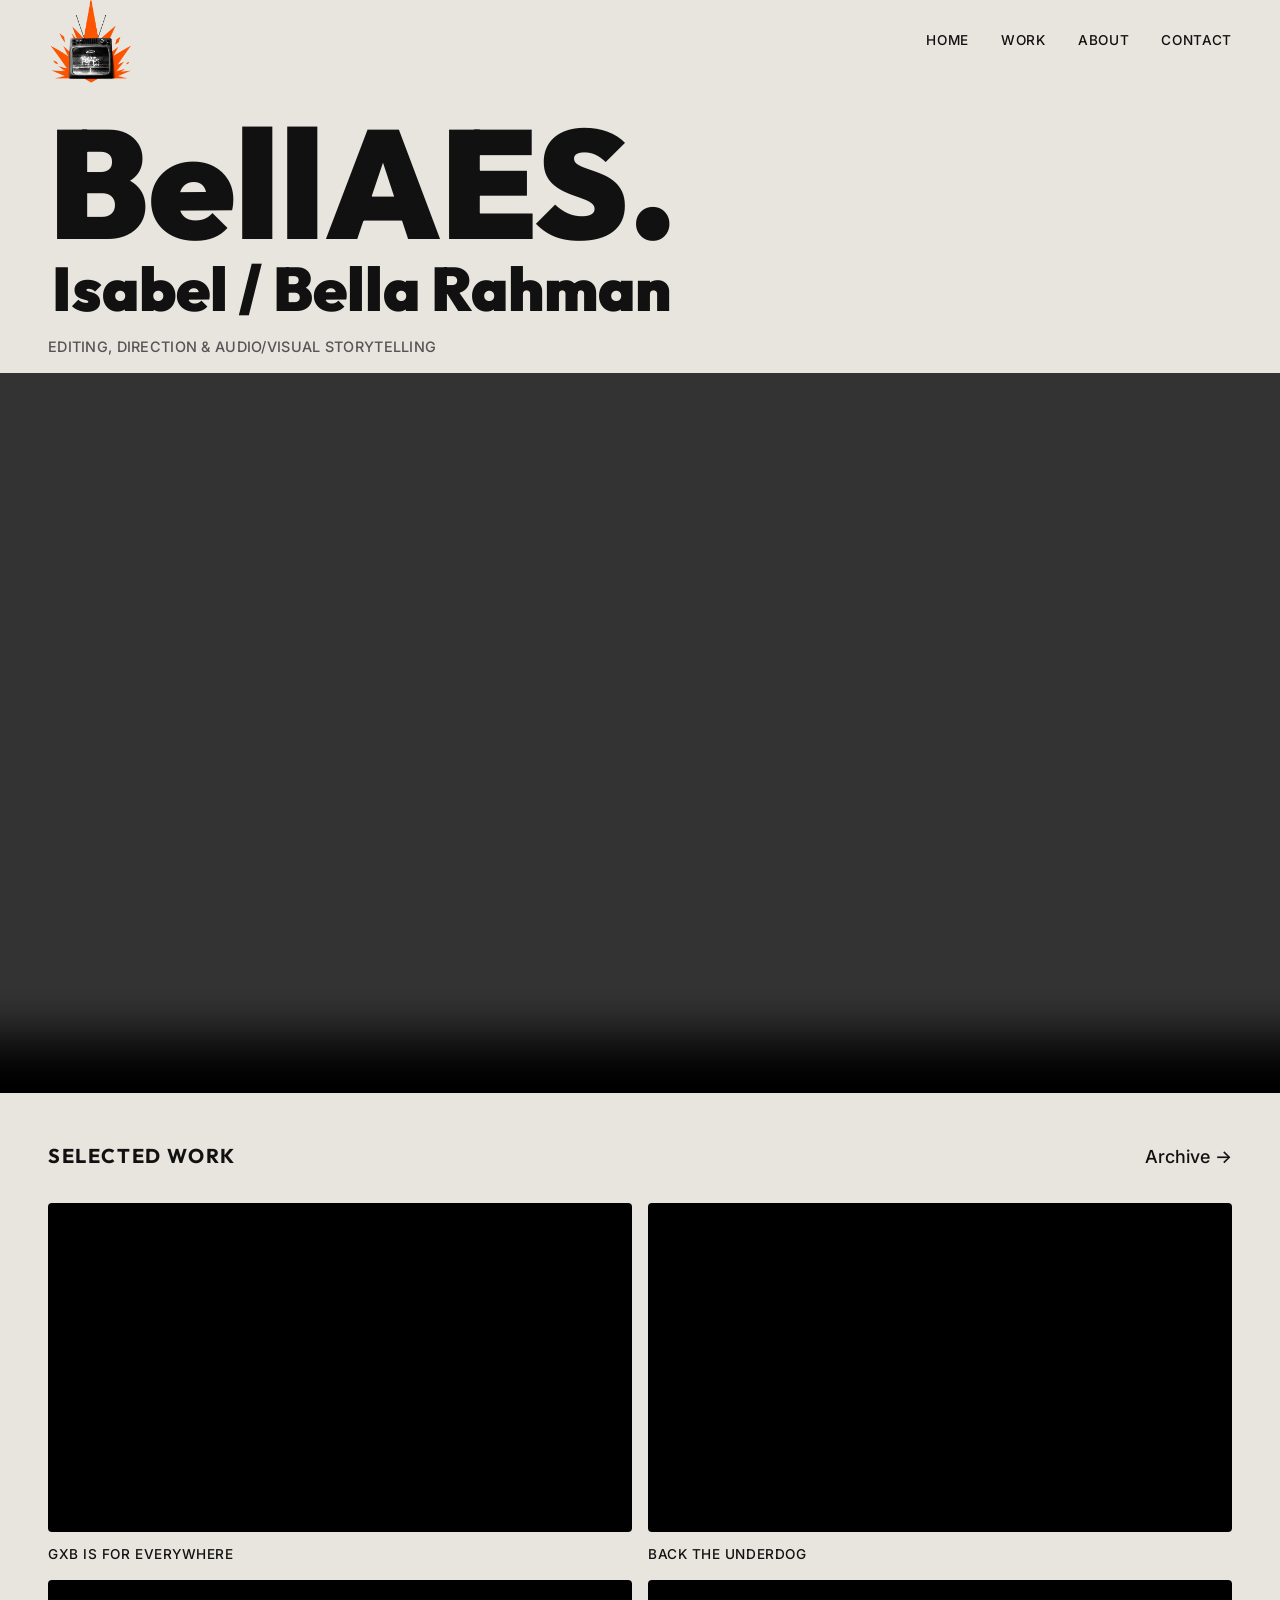
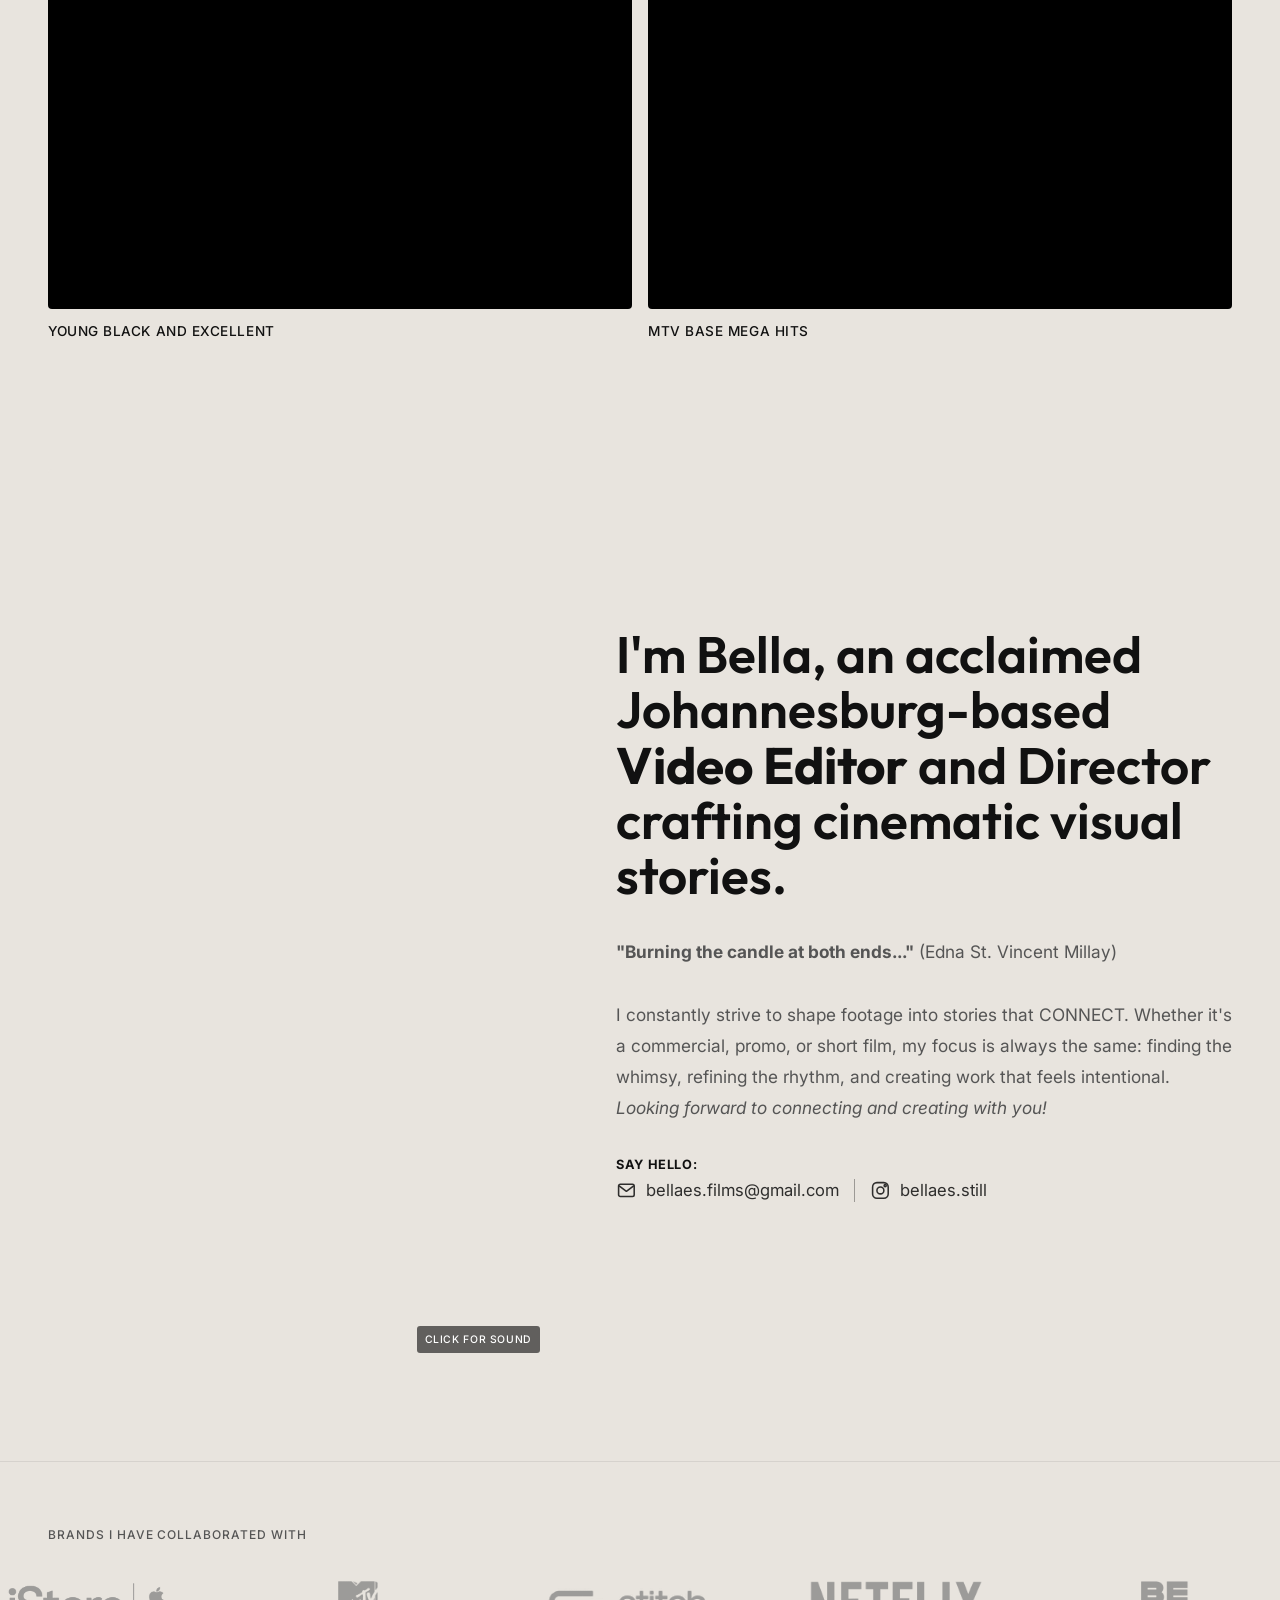
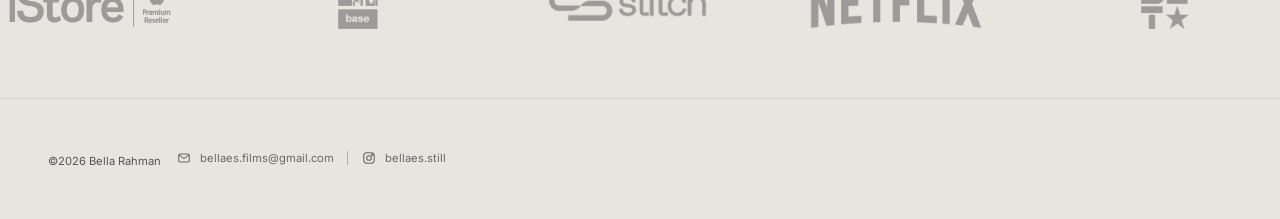
==== commit c14e0c55: "up" ====
--- a/index.html
+++ b/index.html
@@ -12,8 +12,8 @@
   <link
     href="https://fonts.googleapis.com/css2?family=Inter:wght@400;500;600&family=Outfit:wght@400;500;600;700;800;900&display=swap"
     rel="stylesheet">
-  <link rel="icon" type="image/png" href="assets/images/bellaes-logo-tv-screen-75-favicon.png">
-  <link rel="stylesheet" href="css/base.css?v=22">
+  <link rel="icon" type="image/png" href="assets/images/bellaes-logo-tv-screen-small-favicon.png">
+  <link rel="stylesheet" href="css/base.css?v=23">
 </head>
 
 <body>
@@ -43,7 +43,7 @@
         <span class="hero-descriptor">Editing, Direction &amp; Audio/Visual Storytelling</span>
       </div>
       <div class="showreel">
-        <video class="showreel-video" autoplay muted loop playsinline preload="metadata" title="Showreel Bella Rahman">
+        <video class="showreel-video" autoplay muted loop playsinline controls preload="auto" title="Showreel Bella Rahman">
           <source src="assets/video/bellaes-edit-showreel-final.mp4" type="video/mp4">
         </video>
       </div>
@@ -61,7 +61,7 @@
       <div class="work-item work-item--half">
         <a href="archive.html#directing" class="work-link" data-work-preview>
           <div class="work-image-wrapper">
-            <video class="work-video" autoplay muted loop playsinline preload="metadata">
+            <video class="work-video" muted loop playsinline preload="metadata">
               <source src="assets/video/archive/directing/gxb-is-for-everywhere-online.mp4" type="video/mp4">
             </video>
           </div>
@@ -73,7 +73,7 @@
       <div class="work-item work-item--half">
         <a href="archive.html#commercial-editing" class="work-link" data-work-preview>
           <div class="work-image-wrapper">
-            <video class="work-video" autoplay muted loop playsinline preload="metadata">
+            <video class="work-video" muted loop playsinline preload="metadata">
               <source src="assets/video/archive/commercial-editing/yoco-back-the-underdog.mp4" type="video/mp4">
             </video>
           </div>
@@ -85,7 +85,7 @@
       <div class="work-item work-item--half">
         <a href="archive.html#promotional-content" class="work-link" data-work-preview>
           <div class="work-image-wrapper">
-            <video class="work-video" autoplay muted loop playsinline preload="metadata">
+            <video class="work-video" muted loop playsinline preload="metadata">
               <source src="assets/video/archive/promotional-content/young-black-and-excellent-bet-2021.mp4" type="video/mp4">
             </video>
           </div>
@@ -97,7 +97,7 @@
       <div class="work-item work-item--half">
         <a href="archive.html#directing" class="work-link" data-work-preview>
           <div class="work-image-wrapper">
-            <video class="work-video" autoplay muted loop playsinline preload="metadata">
+            <video class="work-video" muted loop playsinline preload="metadata">
               <source src="assets/video/archive/directing/mtv-base-mega-hits.mp4" type="video/mp4">
             </video>
           </div>
@@ -125,9 +125,9 @@
     <div class="about-grid">
       <div class="about-image-col">
         <div class="about-image-wrapper" role="button" tabindex="0" aria-label="Toggle about video sound">
-          <video class="about-video" autoplay muted loop playsinline preload="metadata"
+          <video class="about-video" muted loop playsinline preload="none"
             aria-label="Bella Rahman about video. Click to toggle sound.">
-            <source src="assets/video/about-website-2025.mp4" type="video/mp4">
+            <source data-src="assets/video/about-website-2025.mp4" type="video/mp4">
           </video>
           <span class="about-video-sound">Click for sound</span>
         </div>
@@ -271,7 +271,7 @@
     </div>
   </footer>
 
-  <script src="js/main.js?v=8"></script>
+  <script src="js/main.js?v=11"></script>
 </body>
 
 </html>
--- a/css/base.css
+++ b/css/base.css
@@ -314,7 +314,7 @@
   width: 100%;
   aspect-ratio: 16 / 9;
   object-fit: cover;
-  background: #000;
+  background: var(--color-bg);
 }
 
 /* ===================================
@@ -550,7 +550,7 @@
   overflow: hidden;
   aspect-ratio: 9 / 16;
   border-radius: 4px;
-  background-color: rgba(0, 0, 0, 0.05);
+  background-color: var(--color-bg);
   cursor: pointer;
 }
 
@@ -561,7 +561,7 @@
   height: 100%;
   aspect-ratio: 9 / 16;
   object-fit: contain;
-  background: #000;
+  background: var(--color-bg);
 }
 
 .about-video-sound {
@@ -1034,6 +1034,19 @@
   background: var(--contact-orange);
   color: var(--color-black);
   border-color: var(--contact-orange);
+}
+
+.contact-form button:disabled {
+  cursor: wait;
+  opacity: 0.7;
+}
+
+.contact-form-status {
+  min-height: 1.2em;
+  margin: 0;
+  color: var(--color-black);
+  font-size: clamp(0.78rem, 1.4vw, 0.9rem);
+  line-height: 1.35;
 }
 
 .contact-thank-you {
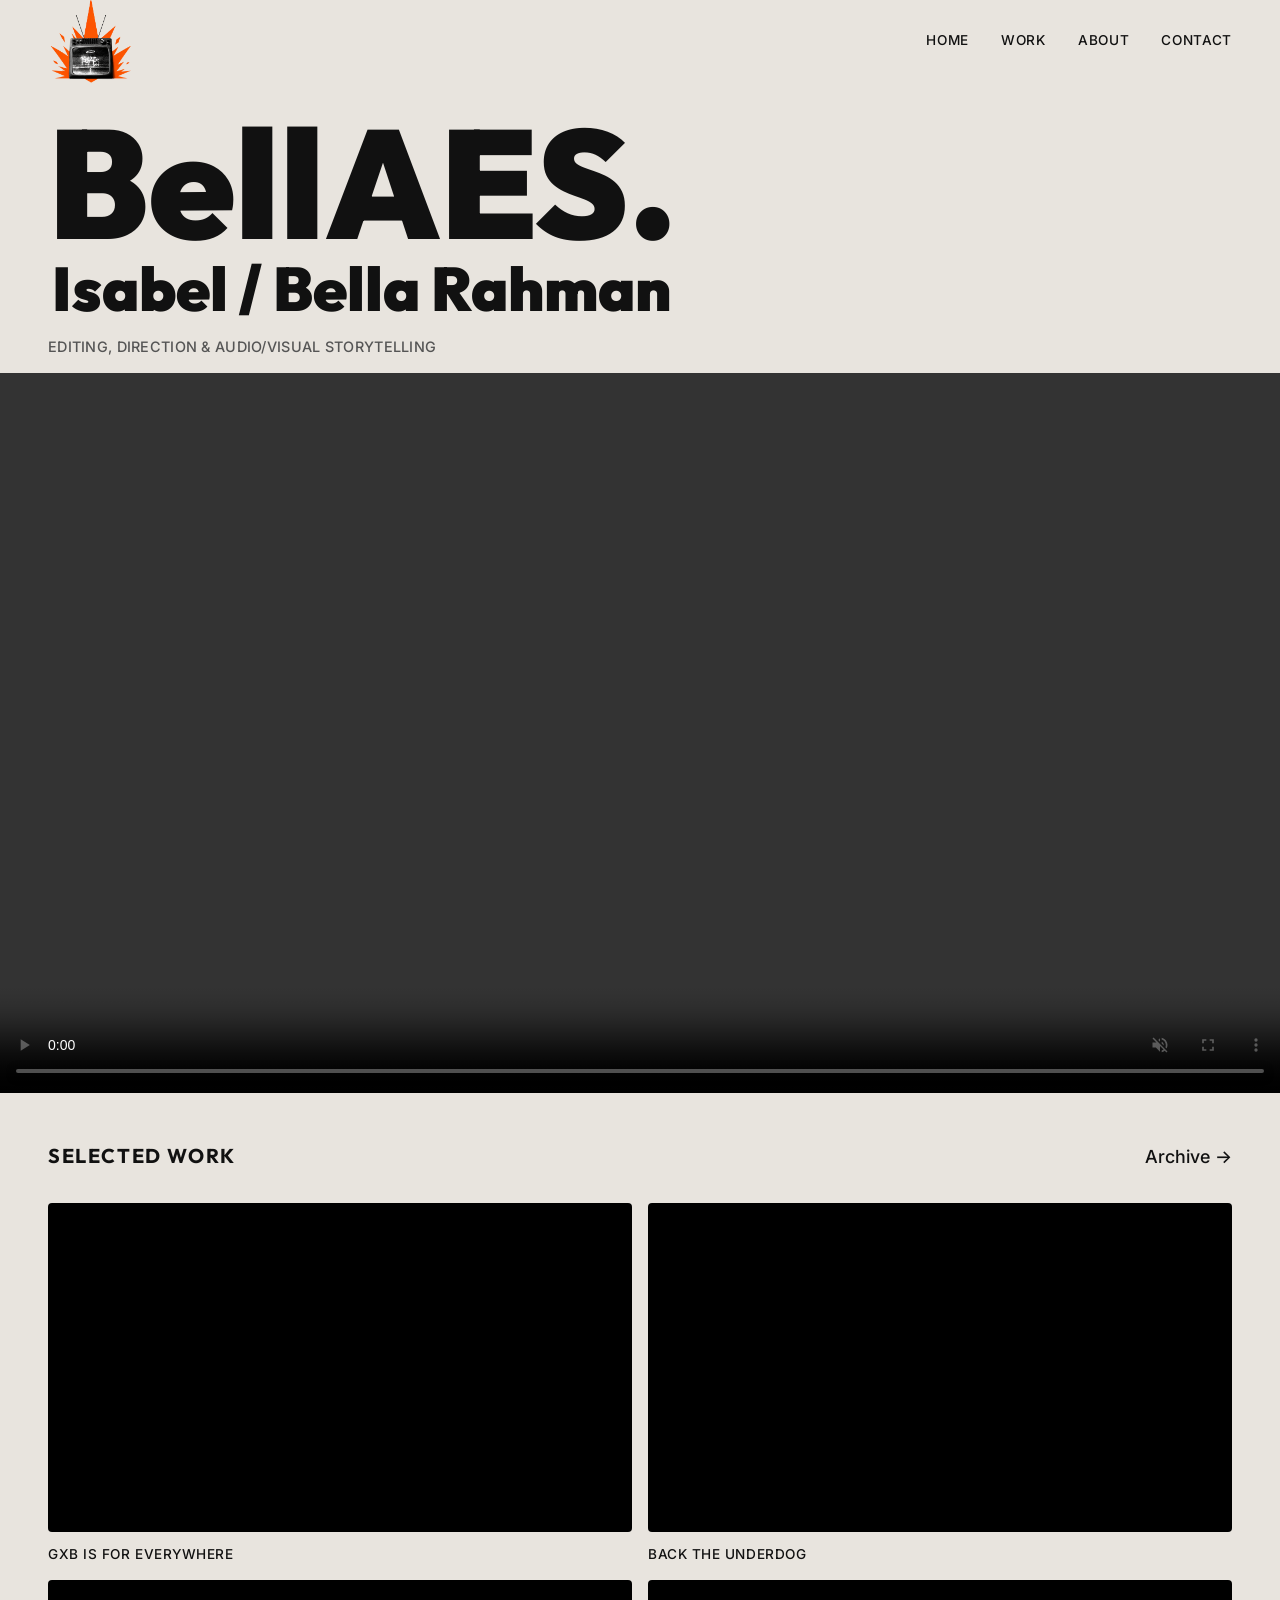
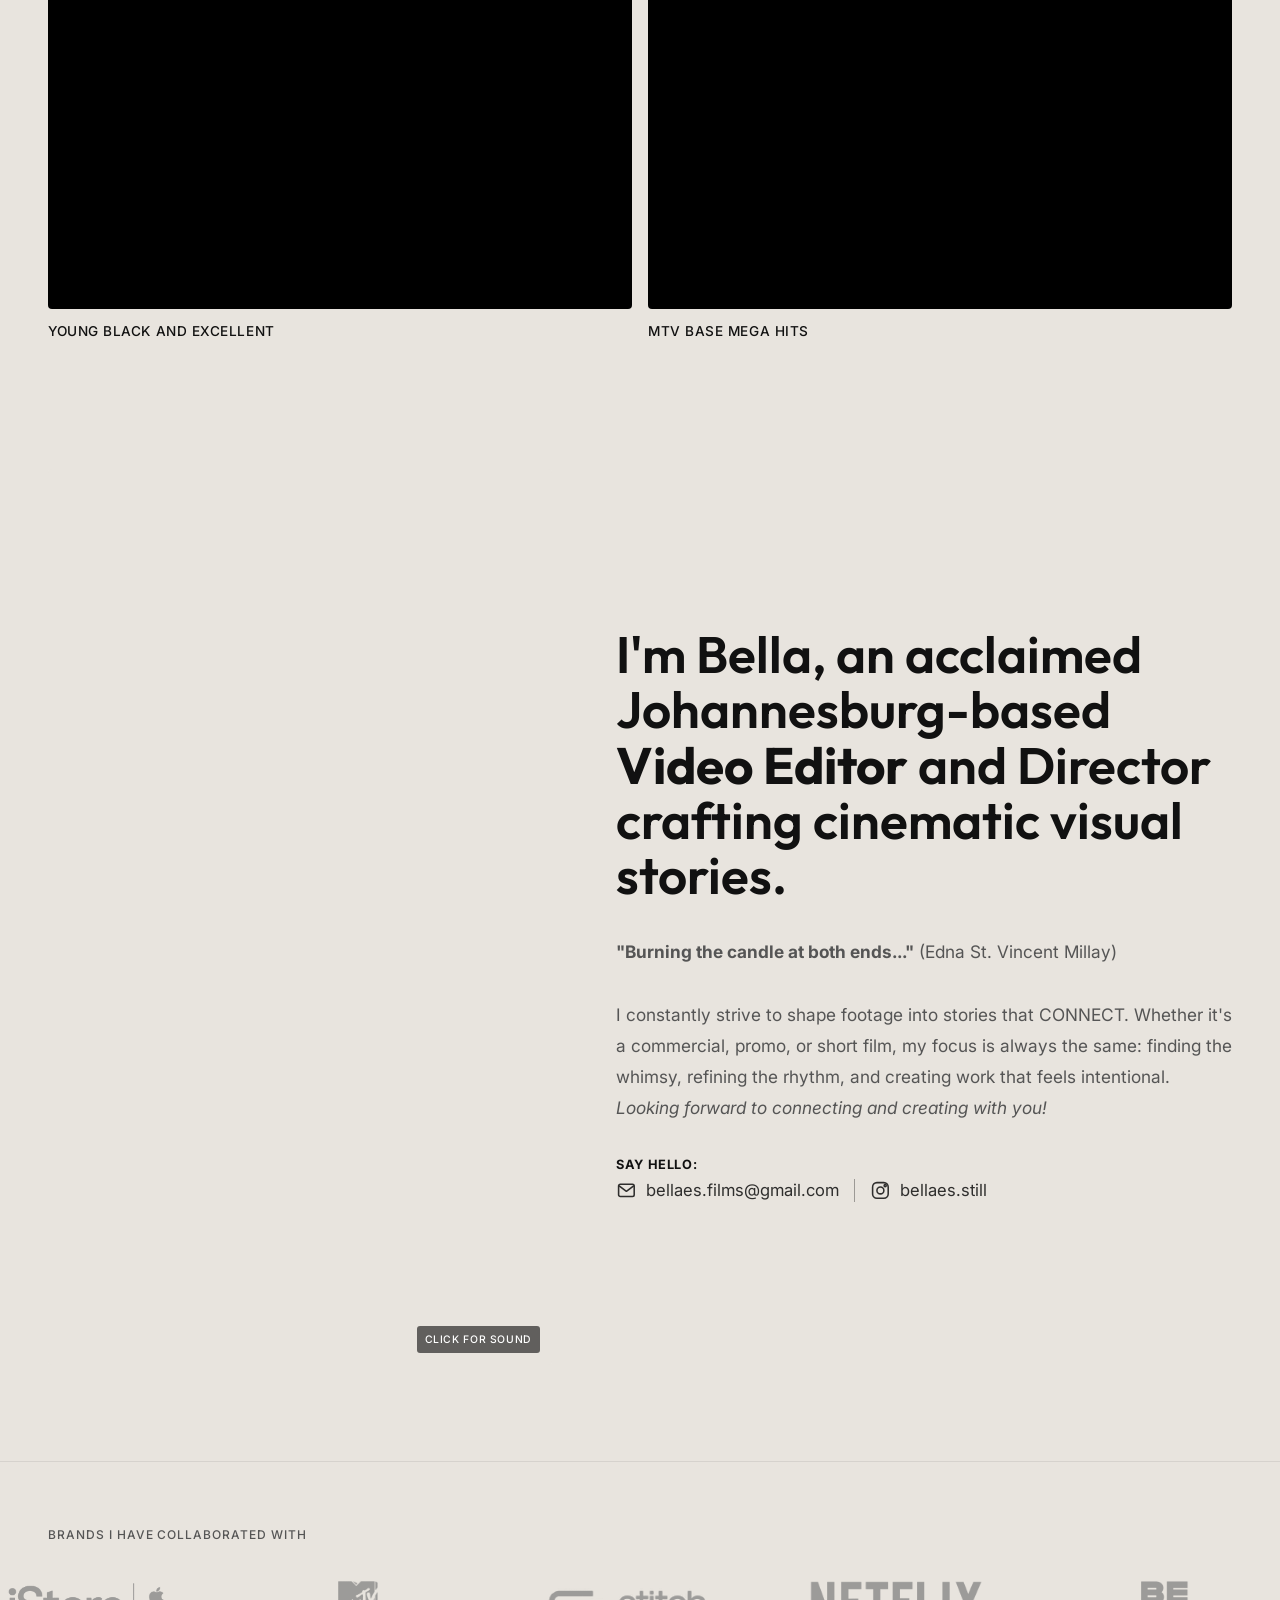
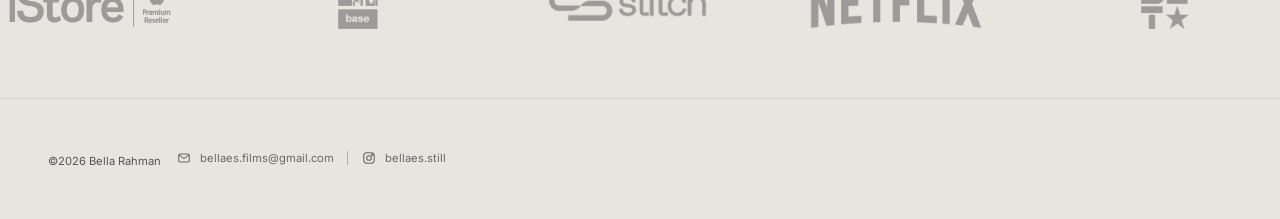
==== commit 1119af93: "gtg" ====
--- a/index.html
+++ b/index.html
@@ -271,7 +271,7 @@
     </div>
   </footer>
 
-  <script src="js/main.js?v=11"></script>
+  <script src="js/main.js?v=13"></script>
 </body>
 
 </html>
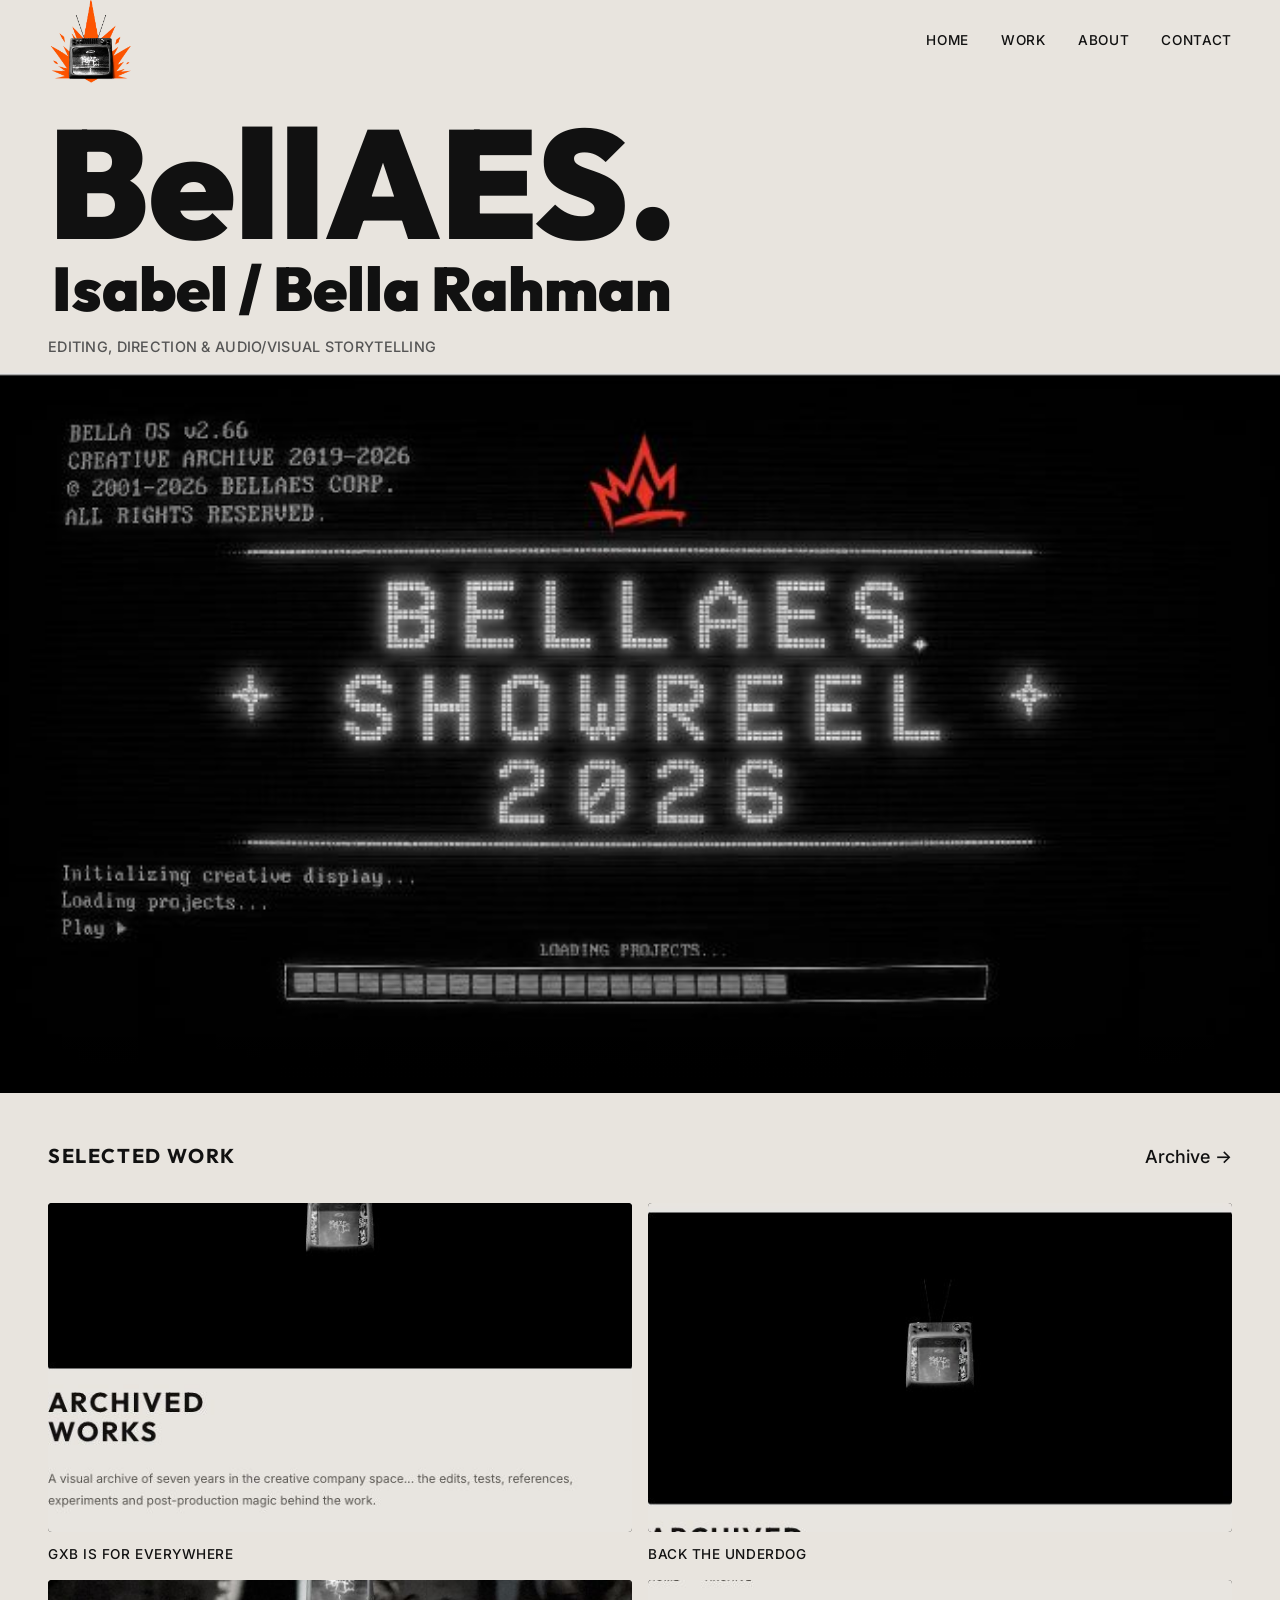
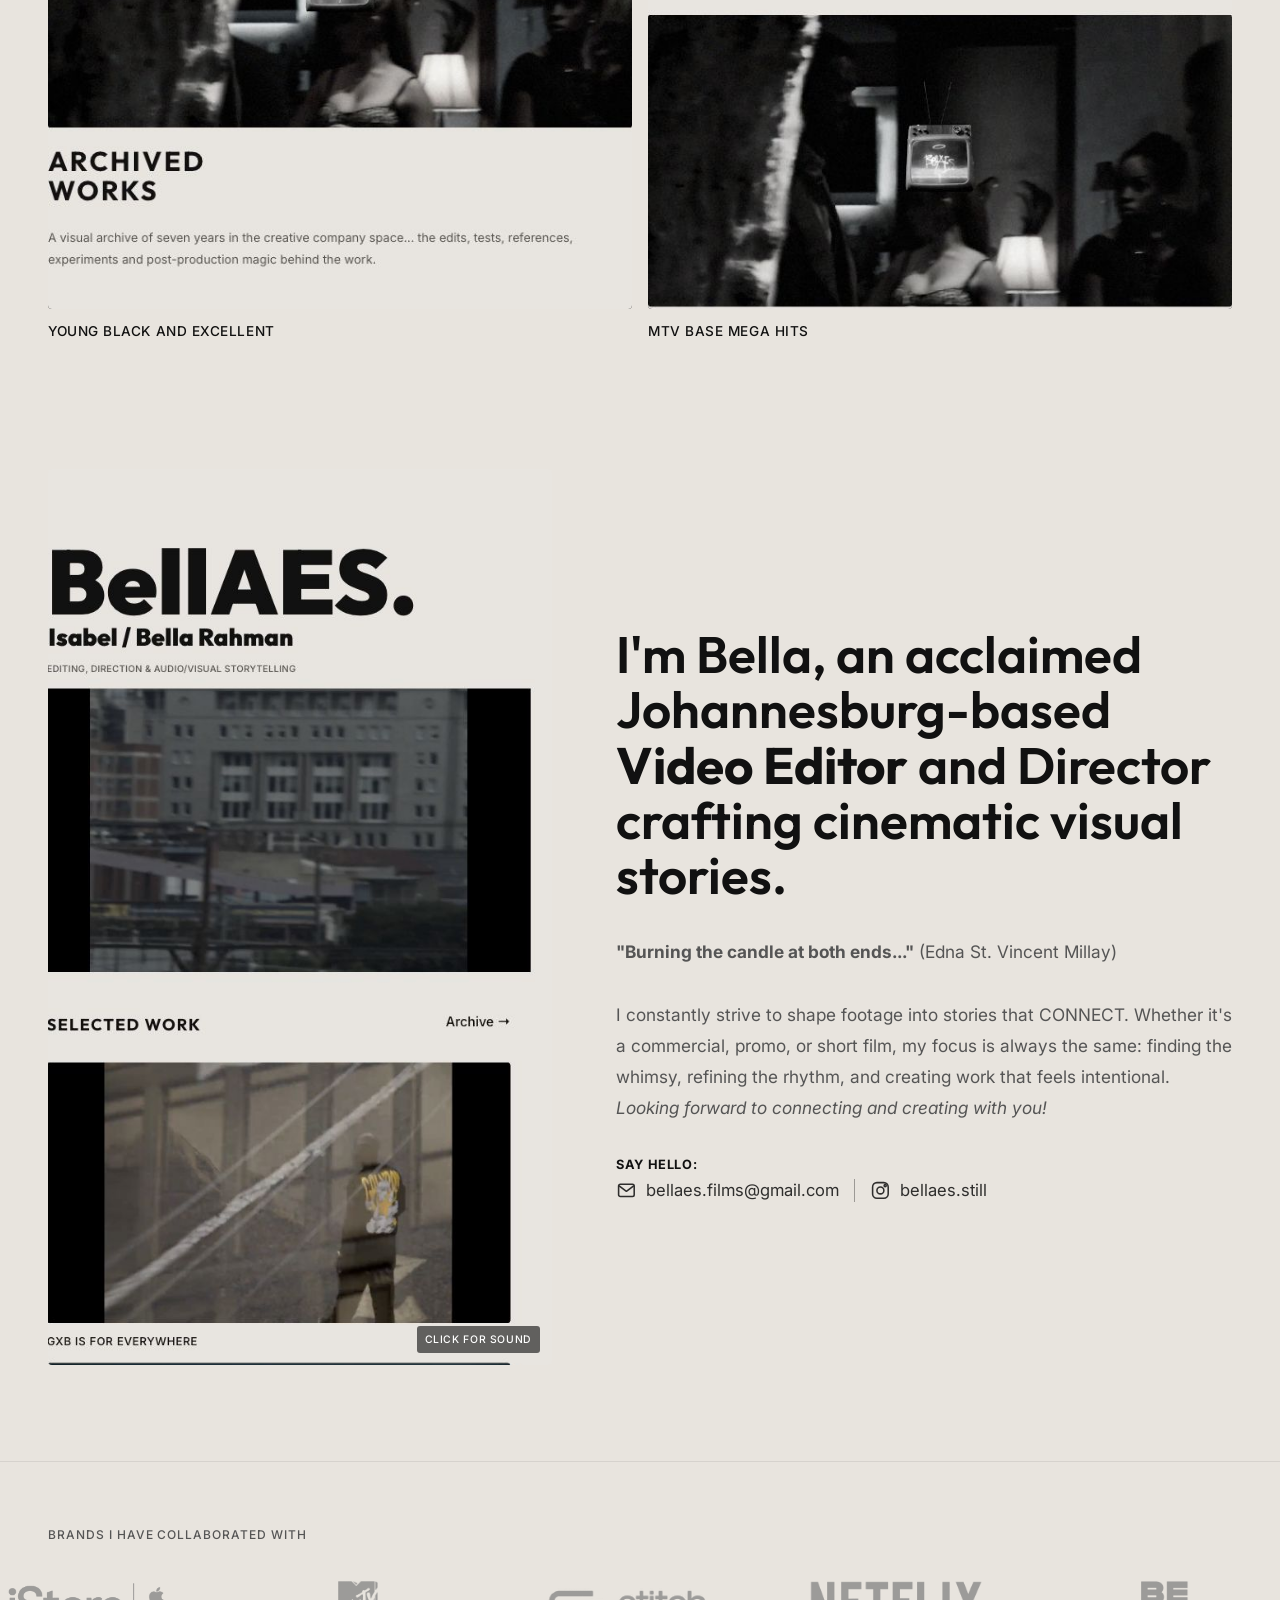
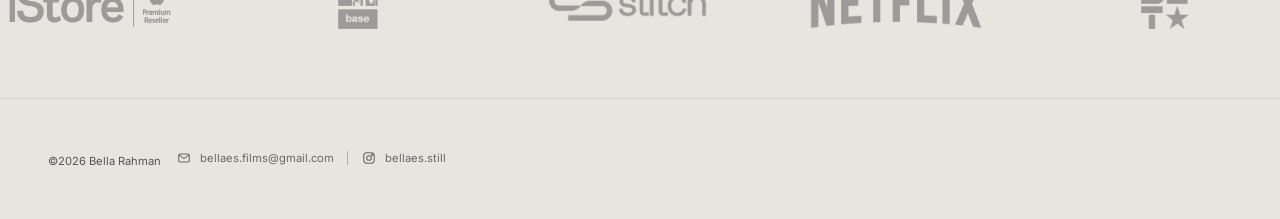
==== commit 63cd3c4b: "h" ====
--- a/index.html
+++ b/index.html
@@ -9,6 +9,7 @@
     content="Acclaimed Johannesburg-based video editor and director specialising in branded films, digital campaigns, social video, and cinematic visual storytelling.">
   <link rel="preconnect" href="https://fonts.googleapis.com">
   <link rel="preconnect" href="https://fonts.gstatic.com" crossorigin>
+  <link rel="preload" as="video" href="assets/video/bellaes-edit-showreel-final.mp4" type="video/mp4">
   <link
     href="https://fonts.googleapis.com/css2?family=Inter:wght@400;500;600&family=Outfit:wght@400;500;600;700;800;900&display=swap"
     rel="stylesheet">
@@ -43,7 +44,8 @@
         <span class="hero-descriptor">Editing, Direction &amp; Audio/Visual Storytelling</span>
       </div>
       <div class="showreel">
-        <video class="showreel-video" autoplay muted loop playsinline controls preload="auto" title="Showreel Bella Rahman">
+        <video class="showreel-video" autoplay muted loop playsinline controls preload="auto"
+          poster="assets/images/video-posters/bellaes-edit-showreel-final.png" title="Showreel Bella Rahman">
           <source src="assets/video/bellaes-edit-showreel-final.mp4" type="video/mp4">
         </video>
       </div>
@@ -61,7 +63,8 @@
       <div class="work-item work-item--half">
         <a href="archive.html#directing" class="work-link" data-work-preview>
           <div class="work-image-wrapper">
-            <video class="work-video" muted loop playsinline preload="metadata">
+            <video class="work-video" muted loop playsinline preload="metadata"
+              poster="assets/images/video-posters/archive/directing/gxb-is-for-everywhere-online.png">
               <source src="assets/video/archive/directing/gxb-is-for-everywhere-online.mp4" type="video/mp4">
             </video>
           </div>
@@ -73,7 +76,8 @@
       <div class="work-item work-item--half">
         <a href="archive.html#commercial-editing" class="work-link" data-work-preview>
           <div class="work-image-wrapper">
-            <video class="work-video" muted loop playsinline preload="metadata">
+            <video class="work-video" muted loop playsinline preload="metadata"
+              poster="assets/images/video-posters/archive/commercial-editing/yoco-back-the-underdog.png">
               <source src="assets/video/archive/commercial-editing/yoco-back-the-underdog.mp4" type="video/mp4">
             </video>
           </div>
@@ -85,7 +89,8 @@
       <div class="work-item work-item--half">
         <a href="archive.html#promotional-content" class="work-link" data-work-preview>
           <div class="work-image-wrapper">
-            <video class="work-video" muted loop playsinline preload="metadata">
+            <video class="work-video" muted loop playsinline preload="metadata"
+              poster="assets/images/video-posters/archive/promotional-content/young-black-and-excellent-bet-2021.png">
               <source src="assets/video/archive/promotional-content/young-black-and-excellent-bet-2021.mp4" type="video/mp4">
             </video>
           </div>
@@ -97,7 +102,8 @@
       <div class="work-item work-item--half">
         <a href="archive.html#directing" class="work-link" data-work-preview>
           <div class="work-image-wrapper">
-            <video class="work-video" muted loop playsinline preload="metadata">
+            <video class="work-video" muted loop playsinline preload="metadata"
+              poster="assets/images/video-posters/archive/directing/mtv-base-mega-hits.png">
               <source src="assets/video/archive/directing/mtv-base-mega-hits.mp4" type="video/mp4">
             </video>
           </div>
@@ -126,6 +132,7 @@
       <div class="about-image-col">
         <div class="about-image-wrapper" role="button" tabindex="0" aria-label="Toggle about video sound">
           <video class="about-video" muted loop playsinline preload="none"
+            poster="assets/images/video-posters/about-website-2025.png"
             aria-label="Bella Rahman about video. Click to toggle sound.">
             <source data-src="assets/video/about-website-2025.mp4" type="video/mp4">
           </video>
@@ -271,7 +278,7 @@
     </div>
   </footer>
 
-  <script src="js/main.js?v=13"></script>
+  <script src="js/main.js?v=14"></script>
 </body>
 
 </html>
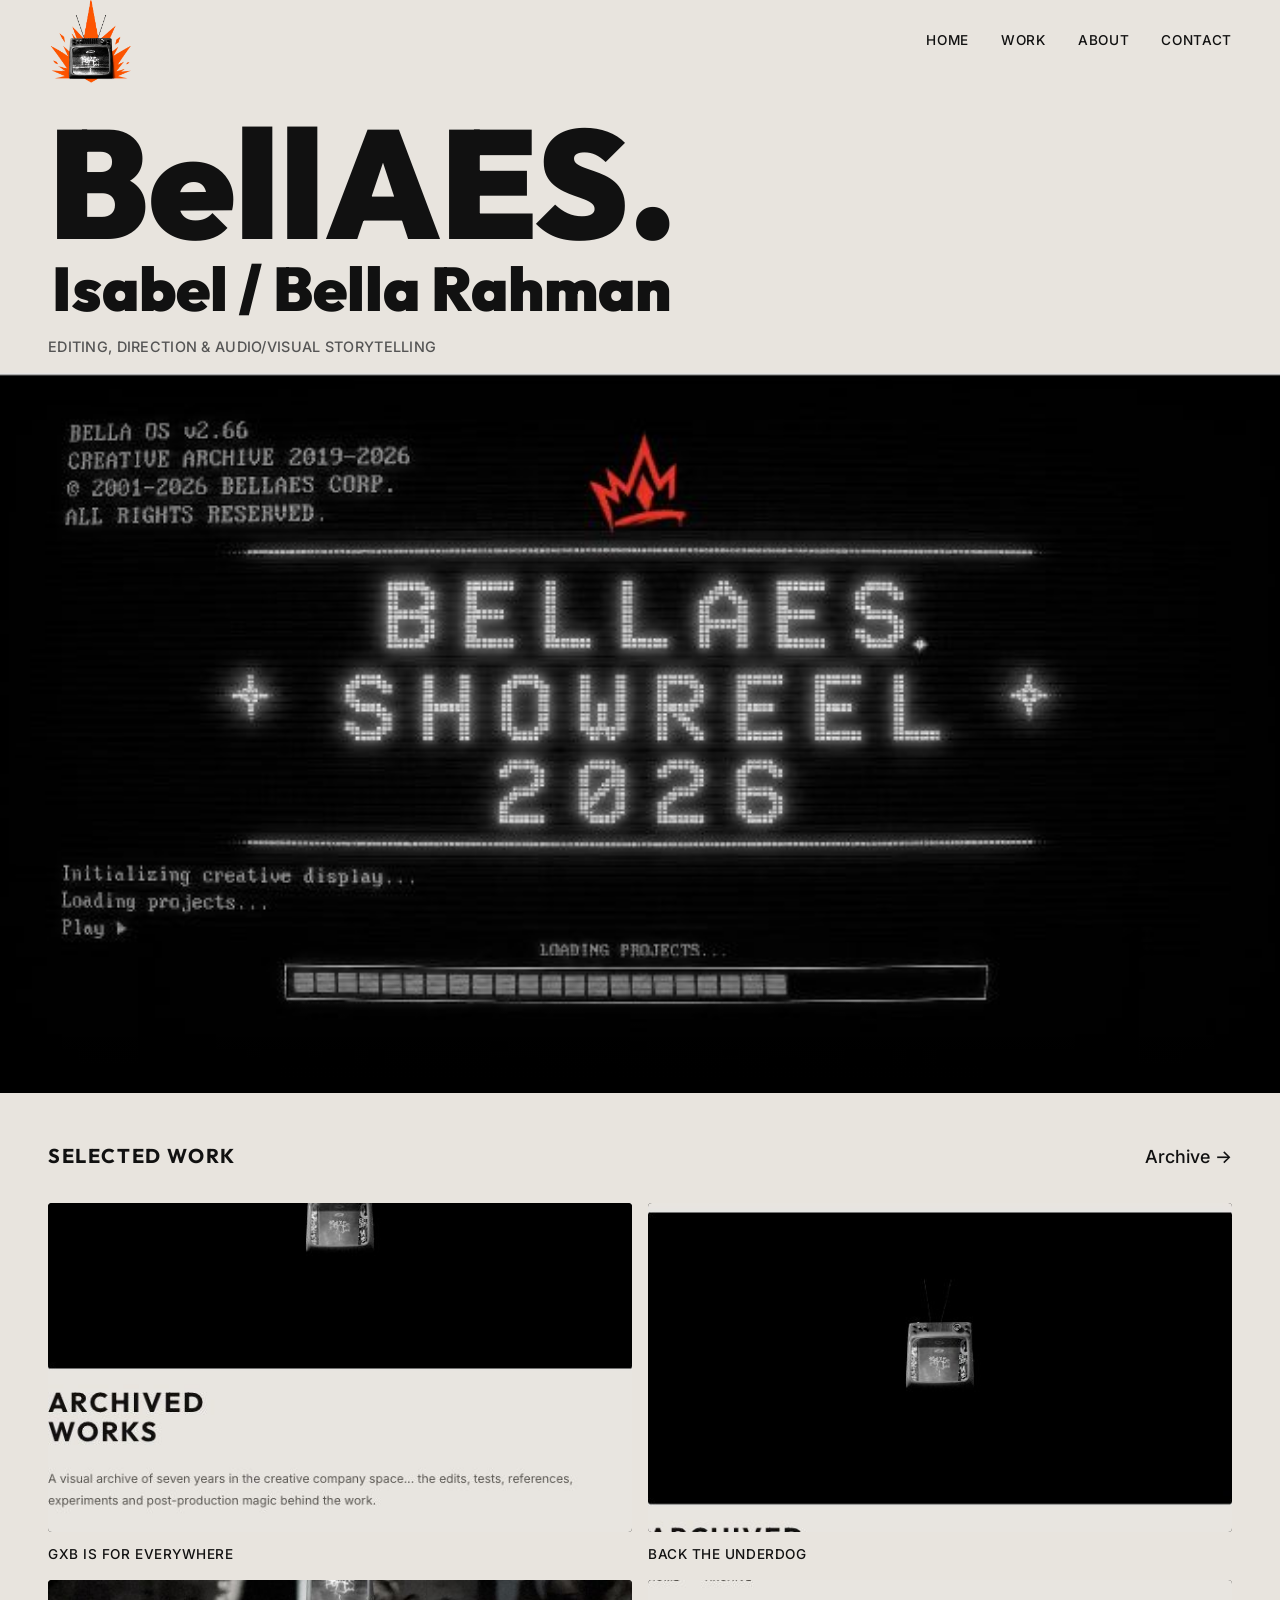
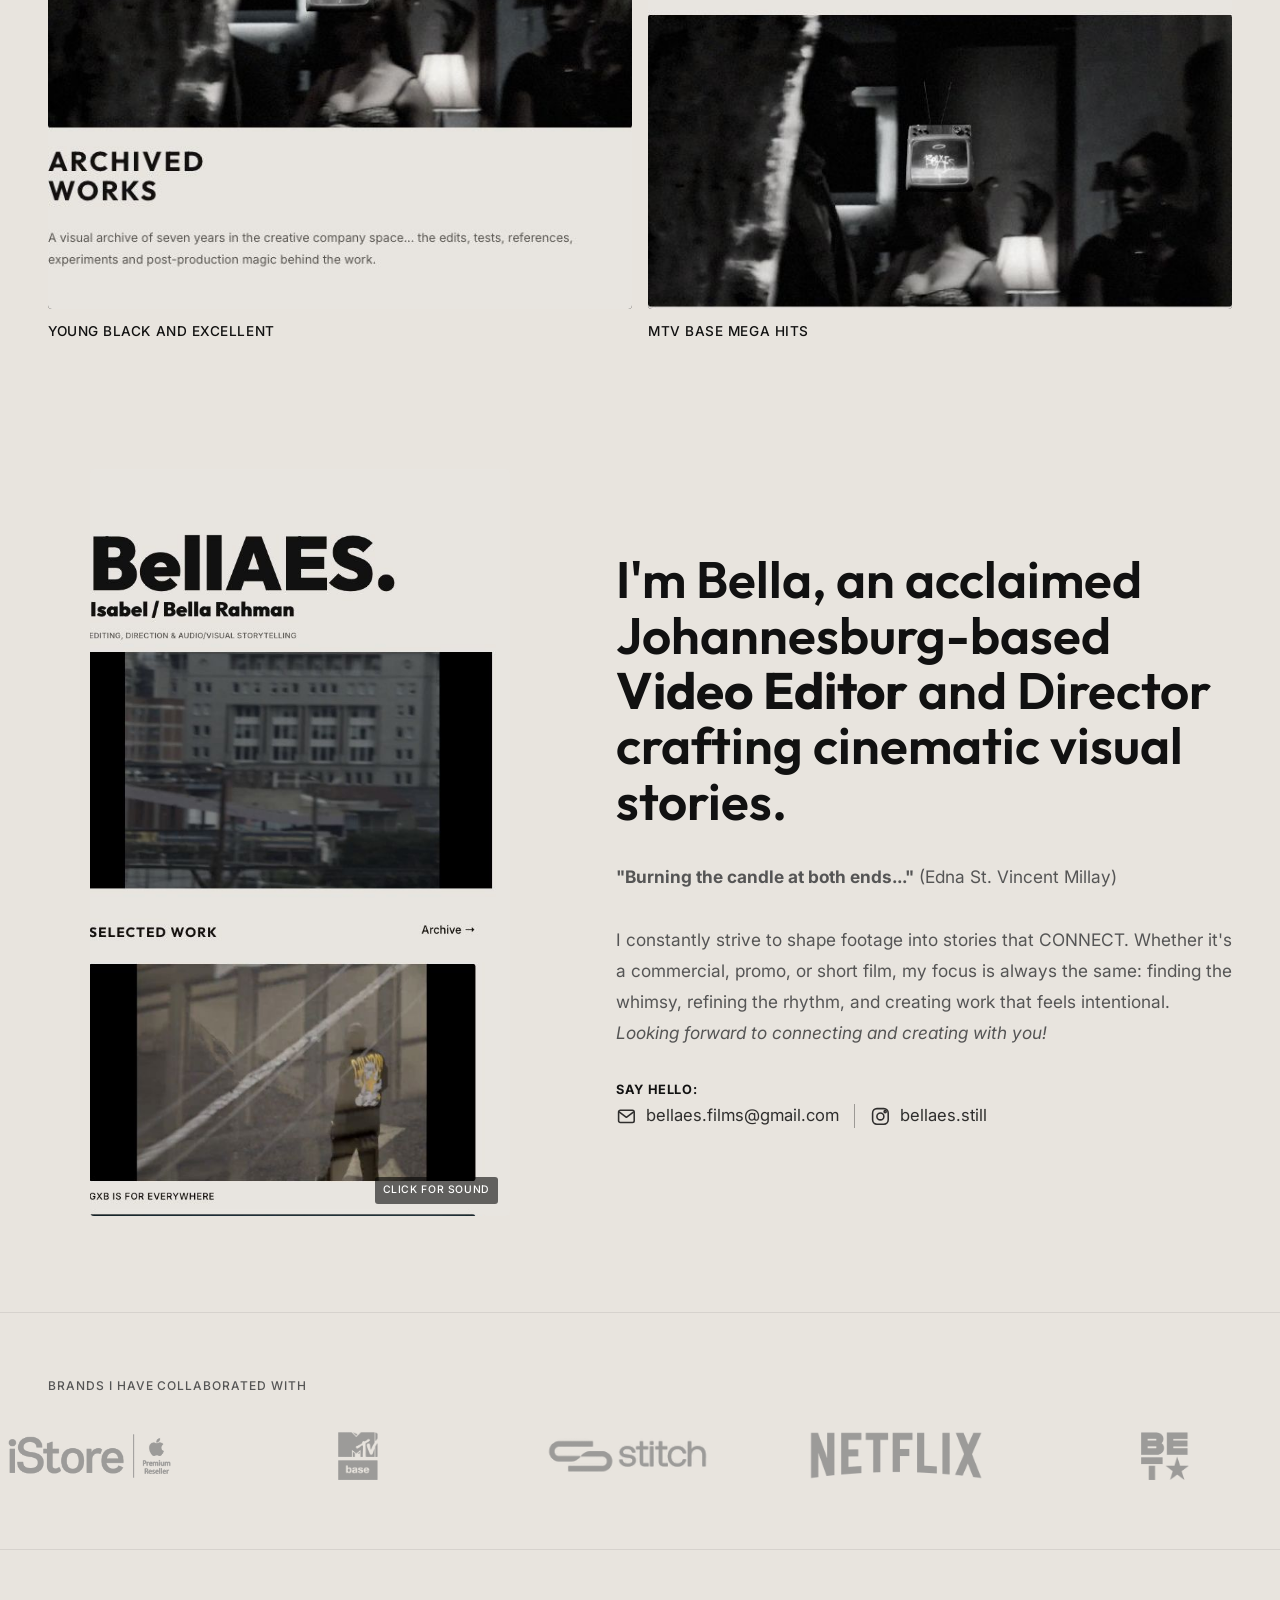
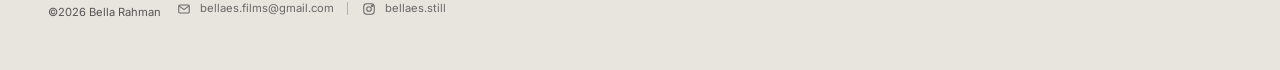
==== commit 6ade8cbe: "y" ====
--- a/index.html
+++ b/index.html
@@ -14,7 +14,7 @@
     href="https://fonts.googleapis.com/css2?family=Inter:wght@400;500;600&family=Outfit:wght@400;500;600;700;800;900&display=swap"
     rel="stylesheet">
   <link rel="icon" type="image/png" href="assets/images/bellaes-logo-tv-screen-small-favicon.png">
-  <link rel="stylesheet" href="css/base.css?v=23">
+  <link rel="stylesheet" href="css/base.css?v=24">
 </head>
 
 <body>
@@ -63,9 +63,9 @@
       <div class="work-item work-item--half">
         <a href="archive.html#directing" class="work-link" data-work-preview>
           <div class="work-image-wrapper">
-            <video class="work-video" muted loop playsinline preload="metadata"
+            <video class="work-video" muted loop playsinline preload="none"
               poster="assets/images/video-posters/archive/directing/gxb-is-for-everywhere-online.png">
-              <source src="assets/video/archive/directing/gxb-is-for-everywhere-online.mp4" type="video/mp4">
+              <source data-src="assets/video/archive/directing/gxb-is-for-everywhere-online.mp4" type="video/mp4">
             </video>
           </div>
           <div class="work-meta">
@@ -76,9 +76,9 @@
       <div class="work-item work-item--half">
         <a href="archive.html#commercial-editing" class="work-link" data-work-preview>
           <div class="work-image-wrapper">
-            <video class="work-video" muted loop playsinline preload="metadata"
+            <video class="work-video" muted loop playsinline preload="none"
               poster="assets/images/video-posters/archive/commercial-editing/yoco-back-the-underdog.png">
-              <source src="assets/video/archive/commercial-editing/yoco-back-the-underdog.mp4" type="video/mp4">
+              <source data-src="assets/video/archive/commercial-editing/yoco-back-the-underdog.mp4" type="video/mp4">
             </video>
           </div>
           <div class="work-meta">
@@ -89,9 +89,9 @@
       <div class="work-item work-item--half">
         <a href="archive.html#promotional-content" class="work-link" data-work-preview>
           <div class="work-image-wrapper">
-            <video class="work-video" muted loop playsinline preload="metadata"
+            <video class="work-video" muted loop playsinline preload="none"
               poster="assets/images/video-posters/archive/promotional-content/young-black-and-excellent-bet-2021.png">
-              <source src="assets/video/archive/promotional-content/young-black-and-excellent-bet-2021.mp4" type="video/mp4">
+              <source data-src="assets/video/archive/promotional-content/young-black-and-excellent-bet-2021.mp4" type="video/mp4">
             </video>
           </div>
           <div class="work-meta">
@@ -102,9 +102,9 @@
       <div class="work-item work-item--half">
         <a href="archive.html#directing" class="work-link" data-work-preview>
           <div class="work-image-wrapper">
-            <video class="work-video" muted loop playsinline preload="metadata"
+            <video class="work-video" muted loop playsinline preload="none"
               poster="assets/images/video-posters/archive/directing/mtv-base-mega-hits.png">
-              <source src="assets/video/archive/directing/mtv-base-mega-hits.mp4" type="video/mp4">
+              <source data-src="assets/video/archive/directing/mtv-base-mega-hits.mp4" type="video/mp4">
             </video>
           </div>
           <div class="work-meta">
@@ -278,7 +278,7 @@
     </div>
   </footer>
 
-  <script src="js/main.js?v=14"></script>
+  <script src="js/main.js?v=16"></script>
 </body>
 
 </html>
--- a/css/base.css
+++ b/css/base.css
@@ -549,6 +549,8 @@
   position: relative;
   overflow: hidden;
   aspect-ratio: 9 / 16;
+  width: min(100%, 420px);
+  margin: 0 auto;
   border-radius: 4px;
   background-color: var(--color-bg);
   cursor: pointer;
@@ -1144,7 +1146,7 @@
   }
 
   .about-image-wrapper {
-    max-width: 640px;
+    width: min(100%, 380px);
   }
 
   .contact-hero-inner {
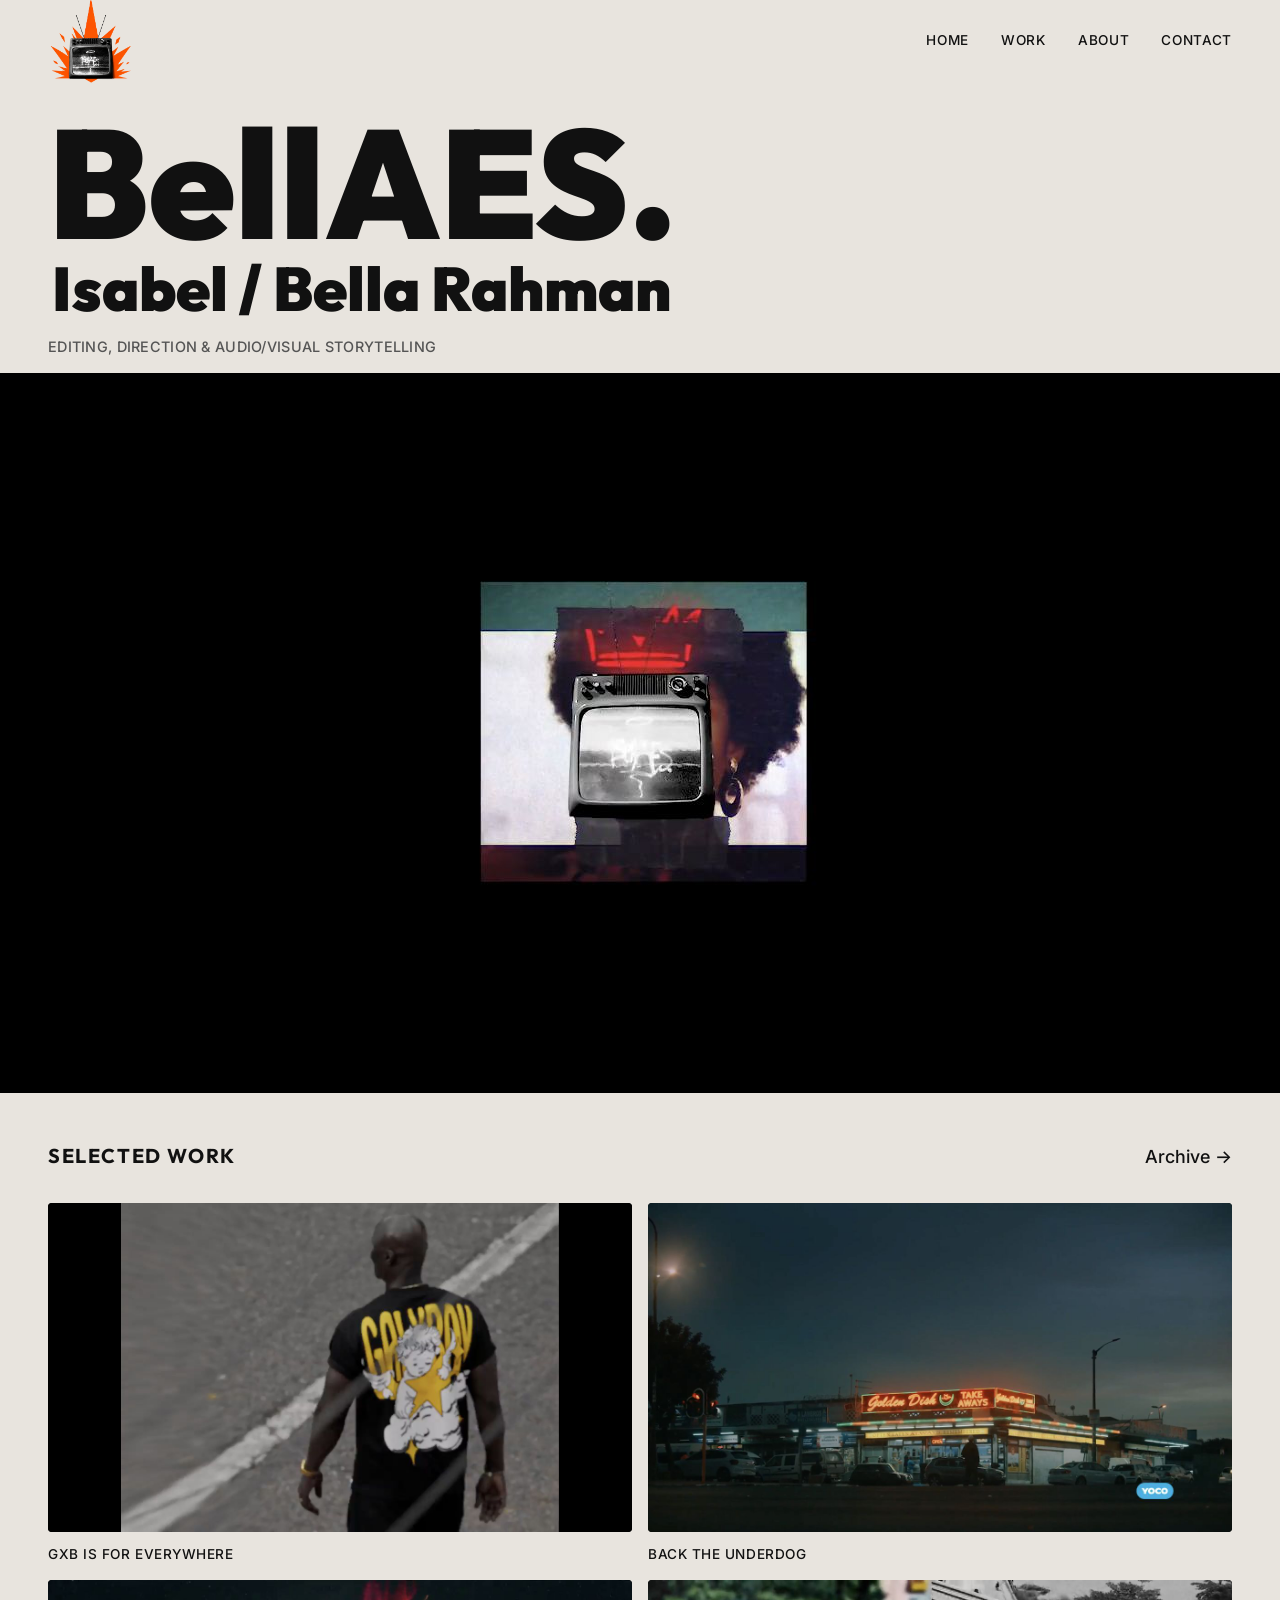
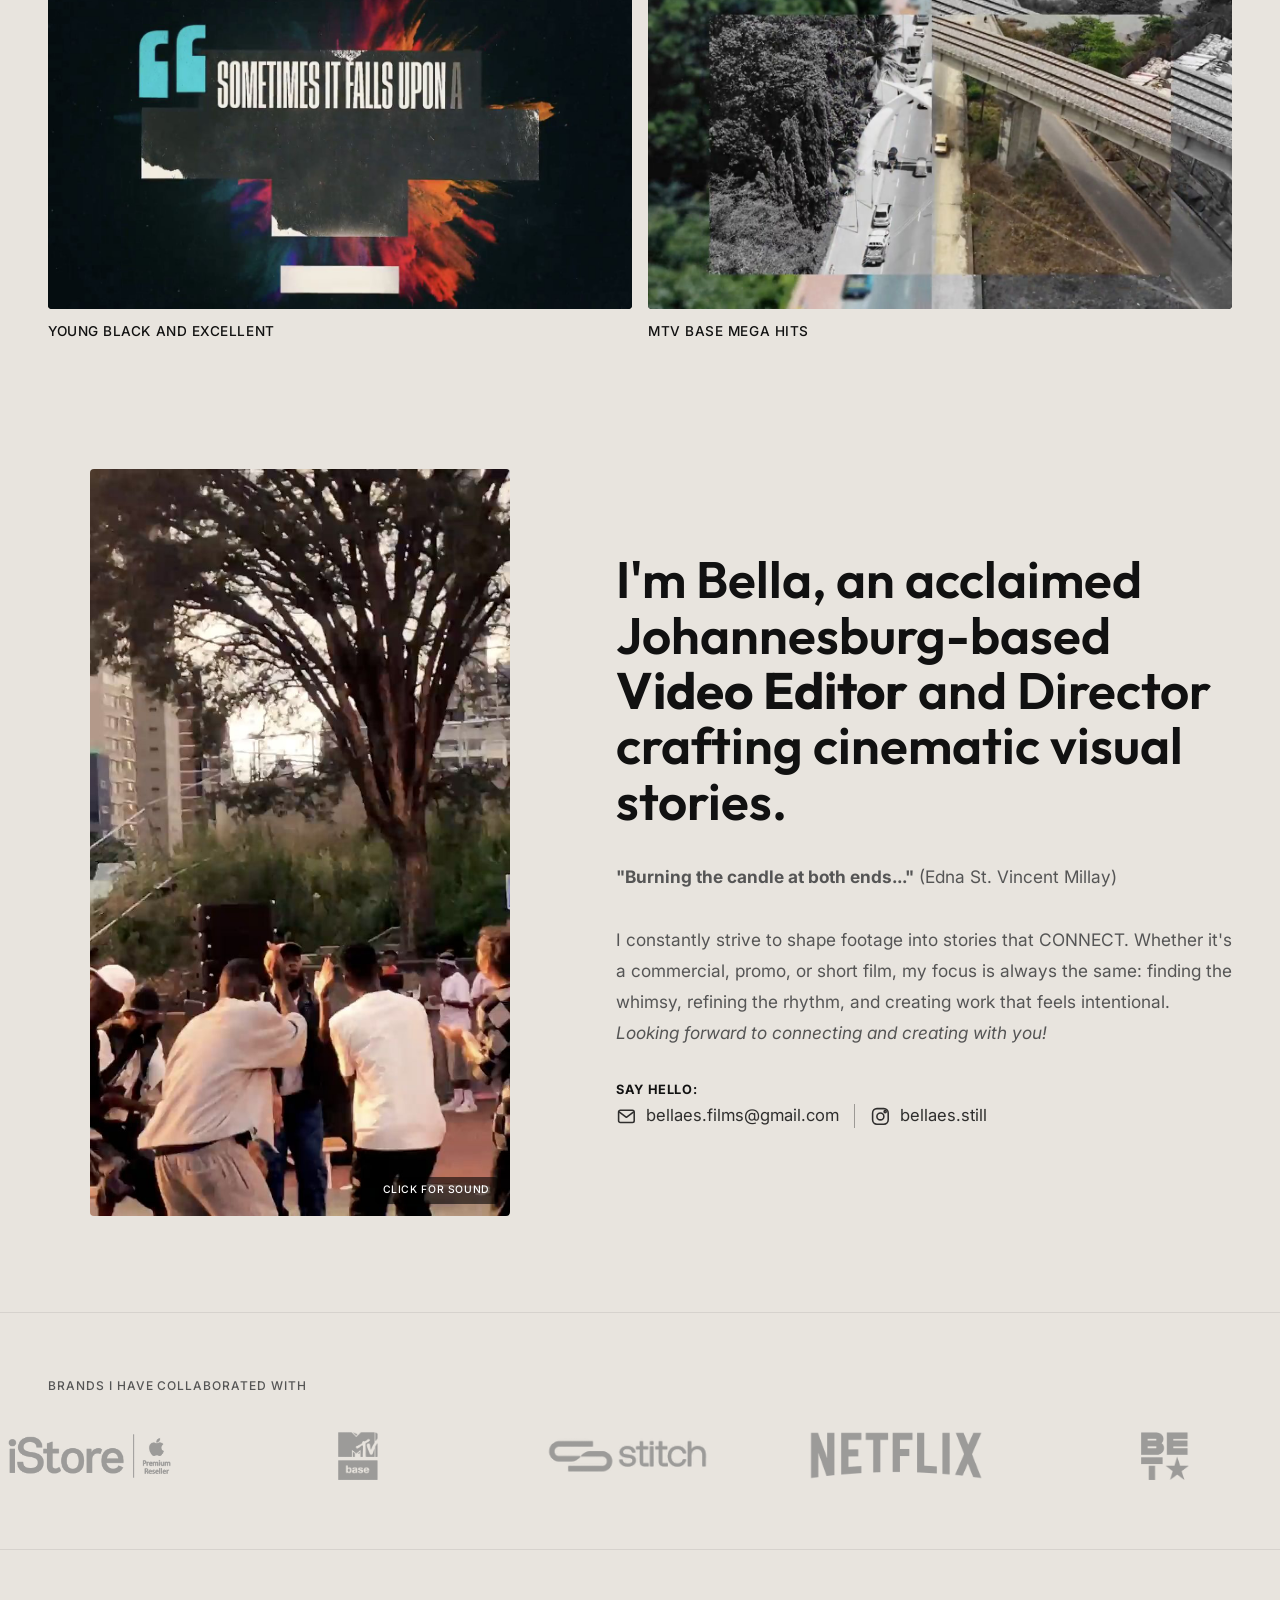
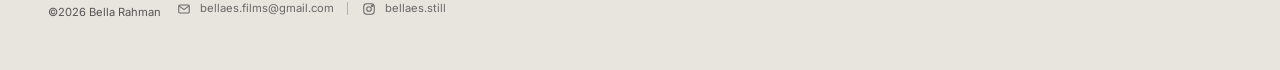
==== commit 7357bd0b: "n" ====
--- a/index.html
+++ b/index.html
@@ -45,7 +45,7 @@
       </div>
       <div class="showreel">
         <video class="showreel-video" autoplay muted loop playsinline controls preload="auto"
-          poster="assets/images/video-posters/bellaes-edit-showreel-final.png" title="Showreel Bella Rahman">
+          poster="assets/images/video-posters/bellaes-edit-showreel-final.png?v=3" title="Showreel Bella Rahman">
           <source src="assets/video/bellaes-edit-showreel-final.mp4" type="video/mp4">
         </video>
       </div>
@@ -64,7 +64,7 @@
         <a href="archive.html#directing" class="work-link" data-work-preview>
           <div class="work-image-wrapper">
             <video class="work-video" muted loop playsinline preload="none"
-              poster="assets/images/video-posters/archive/directing/gxb-is-for-everywhere-online.png">
+              poster="assets/images/video-posters/archive/directing/gxb-is-for-everywhere-online.png?v=3">
               <source data-src="assets/video/archive/directing/gxb-is-for-everywhere-online.mp4" type="video/mp4">
             </video>
           </div>
@@ -77,7 +77,7 @@
         <a href="archive.html#commercial-editing" class="work-link" data-work-preview>
           <div class="work-image-wrapper">
             <video class="work-video" muted loop playsinline preload="none"
-              poster="assets/images/video-posters/archive/commercial-editing/yoco-back-the-underdog.png">
+              poster="assets/images/video-posters/archive/commercial-editing/yoco-back-the-underdog.png?v=3">
               <source data-src="assets/video/archive/commercial-editing/yoco-back-the-underdog.mp4" type="video/mp4">
             </video>
           </div>
@@ -90,7 +90,7 @@
         <a href="archive.html#promotional-content" class="work-link" data-work-preview>
           <div class="work-image-wrapper">
             <video class="work-video" muted loop playsinline preload="none"
-              poster="assets/images/video-posters/archive/promotional-content/young-black-and-excellent-bet-2021.png">
+              poster="assets/images/video-posters/archive/promotional-content/young-black-and-excellent-bet-2021.png?v=3">
               <source data-src="assets/video/archive/promotional-content/young-black-and-excellent-bet-2021.mp4" type="video/mp4">
             </video>
           </div>
@@ -103,7 +103,7 @@
         <a href="archive.html#directing" class="work-link" data-work-preview>
           <div class="work-image-wrapper">
             <video class="work-video" muted loop playsinline preload="none"
-              poster="assets/images/video-posters/archive/directing/mtv-base-mega-hits.png">
+              poster="assets/images/video-posters/archive/directing/mtv-base-mega-hits.png?v=3">
               <source data-src="assets/video/archive/directing/mtv-base-mega-hits.mp4" type="video/mp4">
             </video>
           </div>
@@ -132,7 +132,7 @@
       <div class="about-image-col">
         <div class="about-image-wrapper" role="button" tabindex="0" aria-label="Toggle about video sound">
           <video class="about-video" muted loop playsinline preload="none"
-            poster="assets/images/video-posters/about-website-2025.png"
+            poster="assets/images/video-posters/about-website-2025.png?v=3"
             aria-label="Bella Rahman about video. Click to toggle sound.">
             <source data-src="assets/video/about-website-2025.mp4" type="video/mp4">
           </video>
